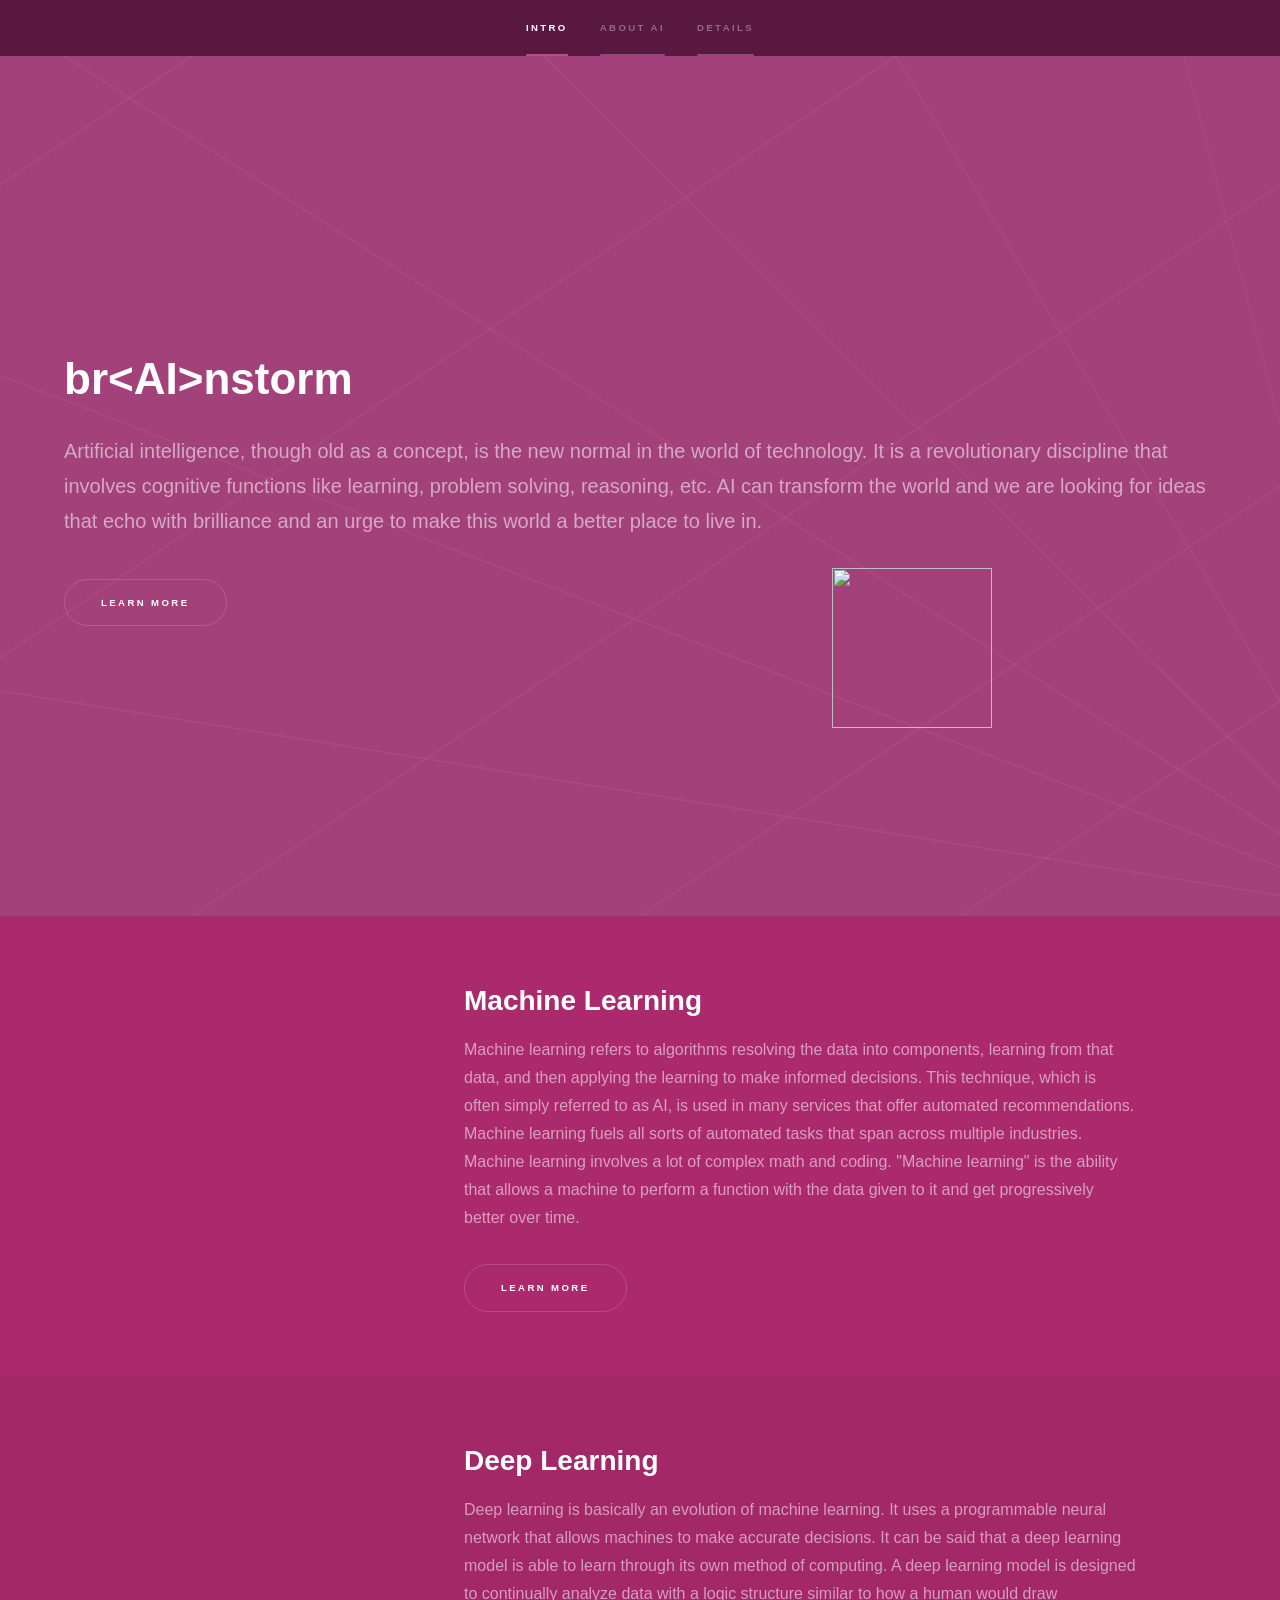
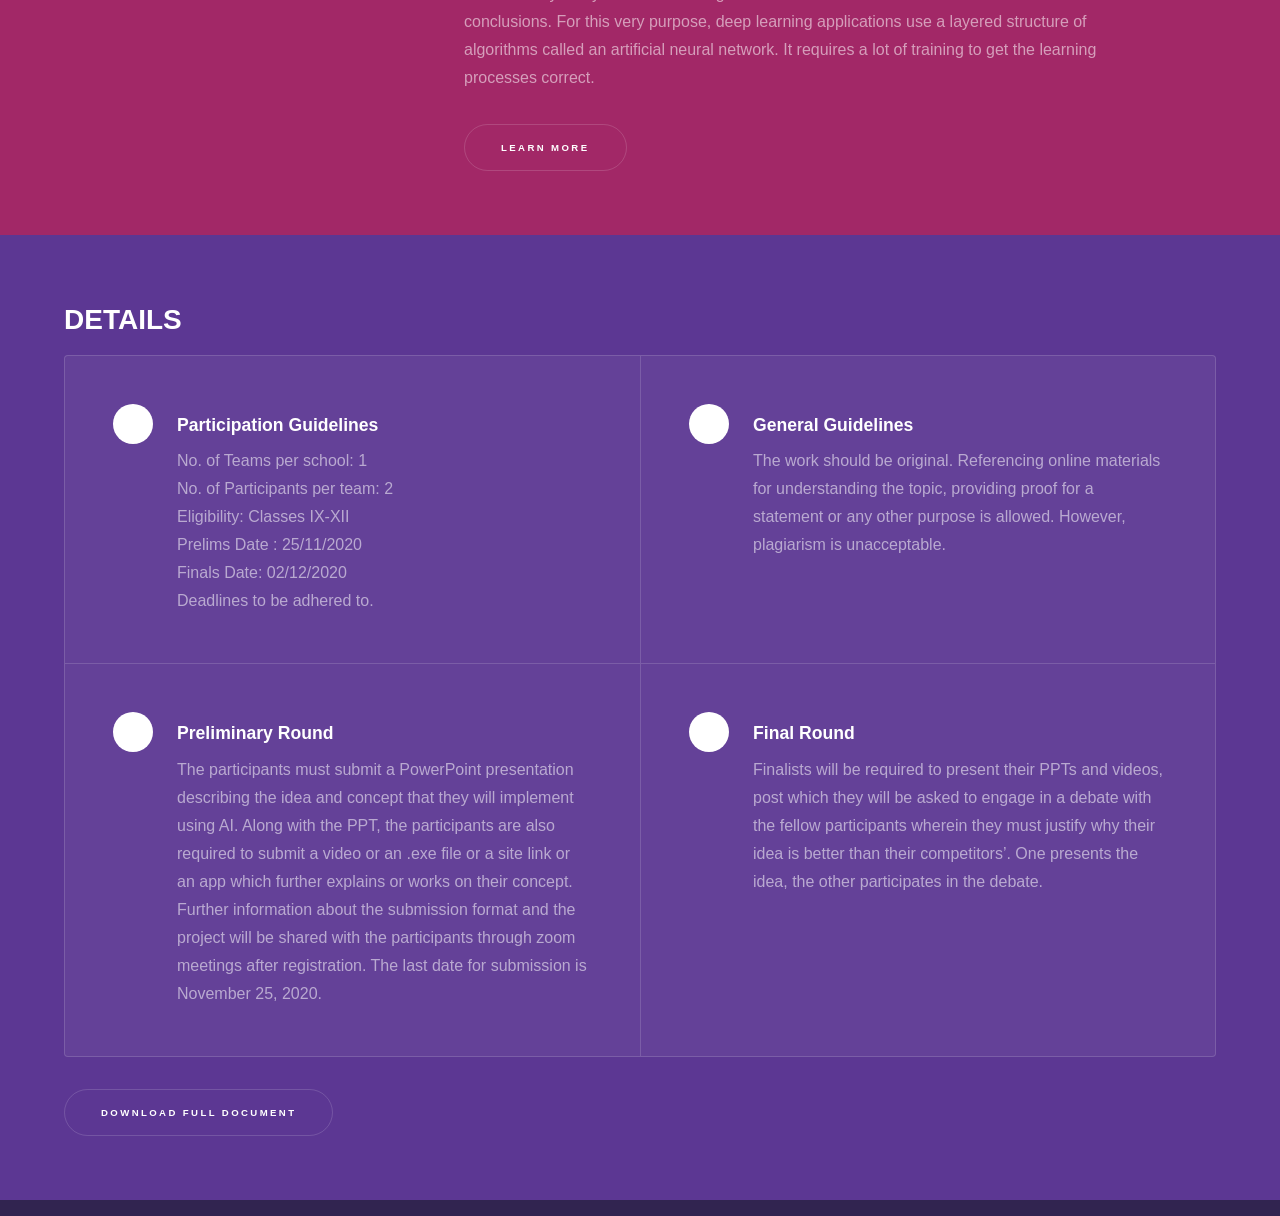
==== ai/index.html @ ec58da59 "Update index.html" ====
<!DOCTYPE HTML>
<!--
	Hyperspace by HTML5 UP
	html5up.net | @ajlkn
	Free for personal and commercial use under the CCA 3.0 license (html5up.net/license)
-->
<html>
	<head>
		<title>AI - Eniac</title>
		<meta charset="utf-8" />
		<meta name="viewport" content="width=device-width, initial-scale=1, user-scalable=no" />
		<link rel="stylesheet" href="assets/css/main.css" />
		<noscript><link rel="stylesheet" href="assets/css/noscript.css" /></noscript>
	</head>
	<body class="is-preload">

		<!-- Sidebar -->
			<section id="sidebar">
				<div class="inner">
					<nav>
						<ul>
							<li><a href="#intro">Intro</a></li>
							<li><a href="#one">About AI</a></li>
							<li><a href="#two">Details</a></li>
						</ul>
					</nav>
				</div>
			</section>

		<!-- Wrapper -->
			<div id="wrapper">

				<!-- Intro -->
				<a href="../2020.html"><img class="eniac-logo" src="https://cdn.discordapp.com/attachments/763767615042224149/766710054661259294/New_Project_8.png"></a>

					<section id="intro" class="wrapper style1 fullscreen fade-up">
						<div class="inner">
							<h1>br&ltAI&gtnstorm</h1>
							<p>Artificial intelligence, though old as a concept, is the new normal in the world of
								technology. It is a revolutionary discipline that involves cognitive functions like
								learning, problem solving, reasoning, etc. AI can transform the world and we are
								looking for ideas that echo with brilliance and an urge to make this world a better
								place to live in.</p>
							<ul class="actions">
								<li><a href="#one" class="button scrolly">Learn more</a></li>
							</ul>
						</div>
					</section>

				<!-- One -->
					<section id="one" class="wrapper style2 spotlights">
						<section>
							<a class="image"><img src="https://media.discordapp.net/attachments/764341524384448512/767102614872522752/unknown.png?width=551&height=519" alt="" data-position="center center" /></a>
							<div class="content">
								<div class="inner">
									<h2>Machine Learning</h2>
									<p>Machine learning refers to algorithms resolving the data into components, learning from that data, and then applying the learning to make informed decisions. This technique, which is often simply referred to as AI, is used in many services that offer automated recommendations. Machine learning fuels all sorts of automated tasks that span across multiple industries. Machine learning involves a lot of complex math and coding. "Machine learning" is the ability that allows a machine to perform a function with the data given to it and get progressively better over time.</p>
									<ul class="actions">
										<li><a href="https://en.wikipedia.org/wiki/Machine_learning" class="button">Learn more</a></li>
									</ul>
								</div>
							</div>
						</section>
						<section>
							<a class="image"><img src="https://media.discordapp.net/attachments/764341524384448512/767100789075476520/unknown.png?width=351&height=519" alt="" data-position="top center" /></a>
							<div class="content">
								<div class="inner">
									<h2>Deep Learning</h2>
									<p>Deep learning is basically an evolution of machine learning. It uses a programmable neural network that allows machines to make accurate decisions. It can be said that a deep learning model is able to learn through its own method of computing. A deep learning model is designed to continually analyze data with a logic structure similar to how a human would draw conclusions. For this very purpose, deep learning applications use a layered structure of algorithms called an artificial neural network. It requires a lot of training to get the learning processes correct.</p>
									<ul class="actions">
										<li><a href="https://en.wikipedia.org/wiki/Deep_learning" class="button">Learn more</a></li>
									</ul>
								</div>
							</div>
						</section>
						<!-- <section>
							<a href="#" class="image"><img src="images/pic03.jpg" alt="" data-position="25% 25%" /></a>
							<div class="content">
								<div class="inner">
									<h2>Ultricies aliquam</h2>
									<p>Phasellus convallis elit id ullamcorper pulvinar. Duis aliquam turpis mauris, eu ultricies erat malesuada quis. Aliquam dapibus.</p>
									<ul class="actions">
										<li><a href="generic.html" class="button">Learn more</a></li>
									</ul>
								</div>
							</div>
						</section> -->
					</section>

				<!-- Two -->
					<section id="two" class="wrapper style3 fade-up">
						<div class="inner">
							<h2>DETAILS</h2>
							<!-- <p>Phasellus convallis elit id ullamcorper pulvinar. Duis aliquam turpis mauris, eu ultricies erat malesuada quis. Aliquam dapibus, lacus eget hendrerit bibendum, urna est aliquam sem, sit amet imperdiet est velit quis lorem.</p> -->
							<div class="features">
								<section>
									<span class="icon solid major fa-code"></span>
									<h3>Participation Guidelines</h3>
									<p>No. of Teams per school: 1 <br>
										No. of Participants per team: 2 <br>
										Eligibility: Classes IX-XII <br>
										Prelims Date :  25/11/2020 <br>
										Finals Date: 02/12/2020 <br>
										Deadlines to be adhered to.
									</p>
								</section>
								<section>
									<span class="icon solid major fa-lock"></span>
									<h3>General Guidelines</h3>
									<p>The work should be original.
										Referencing online materials for understanding the topic, providing proof for a
										statement or any other purpose is allowed. However, plagiarism is
										unacceptable.</p>
								</section>
								<section>
									<span class="icon solid major fa-cog"></span>
									<h3>Preliminary Round</h3>
									<p>The participants must submit a PowerPoint presentation describing the idea and concept that they will implement using AI. Along with the PPT, the participants are also required to submit a video or an .exe file or a site link or an app which further explains or works on their concept. Further information about the submission format and the project will be shared with the participants through zoom meetings after registration. The last date for submission is November 25, 2020.</p>
								</section>
								<section>
									<span class="icon solid major fa-desktop"></span>
									<h3>Final Round</h3>
									<p>Finalists will be required to present
										their PPTs and videos, post which they will be asked to
										engage in a debate with the fellow participants wherein they must justify why
										their idea is better than their competitors’.
										One presents the idea, the other participates in the debate.</p>
								</section>
								<!-- <section>
									<span class="icon solid major fa-link"></span>
									<h3>Urna quis bibendum</h3>
									<p>Phasellus convallis elit id ullam corper amet et pulvinar. Duis aliquam turpis mauris, sed ultricies erat dapibus.</p>
								</section>
								<section>
									<span class="icon major fa-gem"></span>
									<h3>Aliquam urna dapibus</h3>
									<p>Phasellus convallis elit id ullam corper amet et pulvinar. Duis aliquam turpis mauris, sed ultricies erat dapibus.</p>
								</section> -->
							</div>
							<ul class="actions">
								<li><a href="https://cdn.discordapp.com/attachments/764341524384448512/768140552721137685/brAInstorming.pdf" class="button">Download Full Document</a></li>
							</ul>
						</div>
					</section>

				<!-- Three -->
					<!-- <section id="three" class="wrapper style1 fade-up">
						<div class="inner">
							<h2>Get in touch</h2>
							<p>Phasellus convallis elit id ullamcorper pulvinar. Duis aliquam turpis mauris, eu ultricies erat malesuada quis. Aliquam dapibus, lacus eget hendrerit bibendum, urna est aliquam sem, sit amet imperdiet est velit quis lorem.</p>
							<div class="split style1">
								<section>
									<form method="post" action="#">
										<div class="fields">
											<div class="field half">
												<label for="name">Name</label>
												<input type="text" name="name" id="name" />
											</div>
											<div class="field half">
												<label for="email">Email</label>
												<input type="text" name="email" id="email" />
											</div>
											<div class="field">
												<label for="message">Message</label>
												<textarea name="message" id="message" rows="5"></textarea>
											</div>
										</div>
										<ul class="actions">
											<li><a href="https://cdn.discordapp.com/attachments/719524293796560938/766730748458827856/EVENT_GUIDELINES-_AI.docx" class="button submit">Send Message</a></li>
										</ul>
									</form>
								</section>
								<section>
									<ul class="contact">
										<li>
											<h3>Address</h3>
											<span>12345 Somewhere Road #654<br />
											Nashville, TN 00000-0000<br />
											USA</span>
										</li>
										<li>
											<h3>Email</h3>
											<a href="#">user@untitled.tld</a>
										</li>
										<li>
											<h3>Phone</h3>
											<span>(000) 000-0000</span>
										</li>
										<li>
											<h3>Social</h3>
											<ul class="icons">
												<li><a href="#" class="icon brands fa-twitter"><span class="label">Twitter</span></a></li>
												<li><a href="#" class="icon brands fa-facebook-f"><span class="label">Facebook</span></a></li>
												<li><a href="#" class="icon brands fa-github"><span class="label">GitHub</span></a></li>
												<li><a href="#" class="icon brands fa-instagram"><span class="label">Instagram</span></a></li>
												<li><a href="#" class="icon brands fa-linkedin-in"><span class="label">LinkedIn</span></a></li>
											</ul>
										</li>
									</ul>
								</section>
							</div>
						</div>
					</section> -->

			</div>

		<!-- Footer -->
			<!-- <footer id="footer" class="wrapper style1-alt">
				<div class="inner">
					<ul class="menu">
						<li>&copy; Untitled. All rights reserved.</li><li>Design: <a href="http://html5up.net">HTML5 UP</a></li>
					</ul>
				</div>
			</footer> -->

		<!-- Scripts -->
			<script src="assets/js/jquery.min.js"></script>
			<script src="assets/js/jquery.scrollex.min.js"></script>
			<script src="assets/js/jquery.scrolly.min.js"></script>
			<script src="assets/js/browser.min.js"></script>
			<script src="assets/js/breakpoints.min.js"></script>
			<script src="assets/js/util.js"></script>
			<script src="assets/js/main.js"></script>

	</body>
</html>
---- ai/assets/css/main.css ----
.eniac-logo {
	height: 10em;
	width: 10em;
	display: inline-block;
	/* position: sticky; */
	position: fixed;
	margin-left: 65%;
	margin-top: 40%;
	z-index: 3;
	transition: transform .2s;
	/* top: 0; */
}
.eniac-logo:hover {
	transform: scale(1.4);

}

.inner span {
	color: orangered !important;
}

@import url(fontawesome-all.min.css);

/*
	Hyperspace by HTML5 UP
	html5up.net | @ajlkn
	Free for personal and commercial use under the CCA 3.0 license (html5up.net/license)
*/

html, body, div, span, applet, object,
iframe, h1, h2, h3, h4, h5, h6, p, blockquote,
pre, a, abbr, acronym, address, big, cite,
code, del, dfn, em, img, ins, kbd, q, s, samp,
small, strike, strong, sub, sup, tt, var, b,
u, i, center, dl, dt, dd, ol, ul, li, fieldset,
form, label, legend, table, caption, tbody,
tfoot, thead, tr, th, td, article, aside,
canvas, details, embed, figure, figcaption,
footer, header, hgroup, menu, nav, output, ruby,
section, summary, time, mark, audio, video {
	margin: 0;
	padding: 0;
	border: 0;
	font-size: 100%;
	font: inherit;
	vertical-align: baseline;}

article, aside, details, figcaption, figure,
footer, header, hgroup, menu, nav, section {
	display: block;}

body {
	line-height: 1;
}

ol, ul {
	list-style: none;
}

blockquote, q {
	quotes: none;
}

	blockquote:before, blockquote:after, q:before, q:after {
		content: '';
		content: none;
	}

table {
	border-collapse: collapse;
	border-spacing: 0;
}

body {
	-webkit-text-size-adjust: none;
}

mark {
	background-color: transparent;
	color: inherit;
}

input::-moz-focus-inner {
	border: 0;
	padding: 0;
}

input, select, textarea {
	-moz-appearance: none;
	-webkit-appearance: none;
	-ms-appearance: none;
	appearance: none;
}

/* Basic */

	@-ms-viewport {
		width: device-width;
	}

	body {
		-ms-overflow-style: scrollbar;
	}

	@media screen and (max-width: 480px) {

		html, body {
			min-width: 320px;
		}

	}

	html {
		box-sizing: border-box;
	}

	*, *:before, *:after {
		box-sizing: inherit;
	}

	body {
		background: #312450;
	}

		body.is-preload *, body.is-preload *:before, body.is-preload *:after {
			-moz-animation: none !important;
			-webkit-animation: none !important;
			-ms-animation: none !important;
			animation: none !important;
			-moz-transition: none !important;
			-webkit-transition: none !important;
			-ms-transition: none !important;
			transition: none !important;
		}

/* Type */

	body, input, select, textarea {
		color: rgba(255, 255, 255, 0.55);
		font-family: Arial, Helvetica, sans-serif;
		font-size: 16.5pt;
		font-weight: normal;
		line-height: 1.75;
	}

		@media screen and (max-width: 1680px) {

			body, input, select, textarea {
				font-size: 13pt;
			}

		}

		@media screen and (max-width: 1280px) {

			body, input, select, textarea {
				font-size: 12pt;
			}

		}

		@media screen and (max-width: 360px) {

			body, input, select, textarea {
				font-size: 11pt;
			}

		}

	a {
		-moz-transition: color 0.2s ease, border-bottom-color 0.2s ease;
		-webkit-transition: color 0.2s ease, border-bottom-color 0.2s ease;
		-ms-transition: color 0.2s ease, border-bottom-color 0.2s ease;
		transition: color 0.2s ease, border-bottom-color 0.2s ease;
		border-bottom: dotted 1px rgba(255, 255, 255, 0.35);
		color: inherit;
		text-decoration: none;
	}

		a:hover {
			border-bottom-color: transparent;
			color: #ffffff;
		}

	strong, b {
		color: #ffffff;
		font-weight: bold;
	}

	em, i {
		font-style: italic;
	}

	p {
		margin: 0 0 2em 0;
	}

	h1, h2, h3, h4, h5, h6 {
		color: #ffffff;
		font-weight: bold;
		line-height: 1.5;
		margin: 0 0 0.5em 0;
	}

		h1 a, h2 a, h3 a, h4 a, h5 a, h6 a {
			color: inherit;
			text-decoration: none;
		}

	h1 {
		font-size: 2.75em;
	}

		h1.major {
			margin: 0 0 1.3em 0;
			position: relative;
			padding-bottom: 0.35em;
		}

			h1.major:after {
				background-image: -moz-linear-gradient(to right, #5e42a6, #b74e91);
				background-image: -webkit-linear-gradient(to right, #5e42a6, #b74e91);
				background-image: -ms-linear-gradient(to right, #5e42a6, #b74e91);
				background-image: linear-gradient(to right, #5e42a6, #b74e91);
				-moz-transition: max-width 0.2s ease;
				-webkit-transition: max-width 0.2s ease;
				-ms-transition: max-width 0.2s ease;
				transition: max-width 0.2s ease;
				border-radius: 0.2em;
				bottom: 0;
				content: '';
				height: 0.05em;
				position: absolute;
				right: 0;
				width: 100%;
			}

	h2 {
		font-size: 1.75em;
	}

	h3 {
		font-size: 1.1em;
	}

	h4 {
		font-size: 1em;
	}

	h5 {
		font-size: 0.8em;
	}

	h6 {
		font-size: 0.6em;
	}

	@media screen and (max-width: 736px) {

		h1 {
			font-size: 2em;
		}

		h2 {
			font-size: 1.25em;
		}

		h3 {
			font-size: 1em;
		}

		h4 {
			font-size: 0.8em;
		}

		h5 {
			font-size: 0.6em;
		}

		h6 {
			font-size: 0.6em;
		}

	}

	sub {
		font-size: 0.8em;
		position: relative;
		top: 0.5em;
	}

	sup {
		font-size: 0.8em;
		position: relative;
		top: -0.5em;
	}

	blockquote {
		border-left: solid 4px rgba(255, 255, 255, 0.15);
		font-style: italic;
		margin: 0 0 2em 0;
		padding: 0.5em 0 0.5em 2em;
	}

	code {
		background: rgba(255, 255, 255, 0.05);
		border-radius: 0.25em;
		border: solid 1px rgba(255, 255, 255, 0.15);
		font-family: "Courier New", monospace;
		font-size: 0.9em;
		margin: 0 0.25em;
		padding: 0.25em 0.65em;
	}

	pre {
		-webkit-overflow-scrolling: touch;
		font-family: "Courier New", monospace;
		font-size: 0.9em;
		margin: 0 0 2em 0;
	}

		pre code {
			display: block;
			line-height: 1.75em;
			padding: 1em 1.5em;
			overflow-x: auto;
		}

	hr {
		border: 0;
		border-bottom: solid 1px rgba(255, 255, 255, 0.15);
		margin: 2em 0;
	}

		hr.major {
			margin: 3em 0;
		}

	.align-left {
		text-align: left;
	}

	.align-center {
		text-align: center;
	}

	.align-right {
		text-align: right;
	}

/* Row */

	.row {
		display: flex;
		flex-wrap: wrap;
		box-sizing: border-box;
		align-items: stretch;
	}

		.row > * {
			box-sizing: border-box;
		}

		.row.gtr-uniform > * > :last-child {
			margin-bottom: 0;
		}

		.row.aln-left {
			justify-content: flex-start;
		}

		.row.aln-center {
			justify-content: center;
		}

		.row.aln-right {
			justify-content: flex-end;
		}

		.row.aln-top {
			align-items: flex-start;
		}

		.row.aln-middle {
			align-items: center;
		}

		.row.aln-bottom {
			align-items: flex-end;
		}

		.row > .imp {
			order: -1;
		}

		.row > .col-1 {
			width: 8.33333%;
		}

		.row > .off-1 {
			margin-left: 8.33333%;
		}

		.row > .col-2 {
			width: 16.66667%;
		}

		.row > .off-2 {
			margin-left: 16.66667%;
		}

		.row > .col-3 {
			width: 25%;
		}

		.row > .off-3 {
			margin-left: 25%;
		}

		.row > .col-4 {
			width: 33.33333%;
		}

		.row > .off-4 {
			margin-left: 33.33333%;
		}

		.row > .col-5 {
			width: 41.66667%;
		}

		.row > .off-5 {
			margin-left: 41.66667%;
		}

		.row > .col-6 {
			width: 50%;
		}

		.row > .off-6 {
			margin-left: 50%;
		}

		.row > .col-7 {
			width: 58.33333%;
		}

		.row > .off-7 {
			margin-left: 58.33333%;
		}

		.row > .col-8 {
			width: 66.66667%;
		}

		.row > .off-8 {
			margin-left: 66.66667%;
		}

		.row > .col-9 {
			width: 75%;
		}

		.row > .off-9 {
			margin-left: 75%;
		}

		.row > .col-10 {
			width: 83.33333%;
		}

		.row > .off-10 {
			margin-left: 83.33333%;
		}

		.row > .col-11 {
			width: 91.66667%;
		}

		.row > .off-11 {
			margin-left: 91.66667%;
		}

		.row > .col-12 {
			width: 100%;
		}

		.row > .off-12 {
			margin-left: 100%;
		}

		.row.gtr-0 {
			margin-top: 0;
			margin-left: 0em;
		}

			.row.gtr-0 > * {
				padding: 0 0 0 0em;
			}

			.row.gtr-0.gtr-uniform {
				margin-top: 0em;
			}

				.row.gtr-0.gtr-uniform > * {
					padding-top: 0em;
				}

		.row.gtr-25 {
			margin-top: 0;
			margin-left: -0.375em;
		}

			.row.gtr-25 > * {
				padding: 0 0 0 0.375em;
			}

			.row.gtr-25.gtr-uniform {
				margin-top: -0.375em;
			}

				.row.gtr-25.gtr-uniform > * {
					padding-top: 0.375em;
				}

		.row.gtr-50 {
			margin-top: 0;
			margin-left: -0.75em;
		}

			.row.gtr-50 > * {
				padding: 0 0 0 0.75em;
			}

			.row.gtr-50.gtr-uniform {
				margin-top: -0.75em;
			}

				.row.gtr-50.gtr-uniform > * {
					padding-top: 0.75em;
				}

		.row {
			margin-top: 0;
			margin-left: -1.5em;
		}

			.row > * {
				padding: 0 0 0 1.5em;
			}

			.row.gtr-uniform {
				margin-top: -1.5em;
			}

				.row.gtr-uniform > * {
					padding-top: 1.5em;
				}

		.row.gtr-150 {
			margin-top: 0;
			margin-left: -2.25em;
		}

			.row.gtr-150 > * {
				padding: 0 0 0 2.25em;
			}

			.row.gtr-150.gtr-uniform {
				margin-top: -2.25em;
			}

				.row.gtr-150.gtr-uniform > * {
					padding-top: 2.25em;
				}

		.row.gtr-200 {
			margin-top: 0;
			margin-left: -3em;
		}

			.row.gtr-200 > * {
				padding: 0 0 0 3em;
			}

			.row.gtr-200.gtr-uniform {
				margin-top: -3em;
			}

				.row.gtr-200.gtr-uniform > * {
					padding-top: 3em;
				}

		@media screen and (max-width: 1680px) {

			.row {
				display: flex;
				flex-wrap: wrap;
				box-sizing: border-box;
				align-items: stretch;
			}

				.row > * {
					box-sizing: border-box;
				}

				.row.gtr-uniform > * > :last-child {
					margin-bottom: 0;
				}

				.row.aln-left {
					justify-content: flex-start;
				}

				.row.aln-center {
					justify-content: center;
				}

				.row.aln-right {
					justify-content: flex-end;
				}

				.row.aln-top {
					align-items: flex-start;
				}

				.row.aln-middle {
					align-items: center;
				}

				.row.aln-bottom {
					align-items: flex-end;
				}

				.row > .imp-xlarge {
					order: -1;
				}

				.row > .col-1-xlarge {
					width: 8.33333%;
				}

				.row > .off-1-xlarge {
					margin-left: 8.33333%;
				}

				.row > .col-2-xlarge {
					width: 16.66667%;
				}

				.row > .off-2-xlarge {
					margin-left: 16.66667%;
				}

				.row > .col-3-xlarge {
					width: 25%;
				}

				.row > .off-3-xlarge {
					margin-left: 25%;
				}

				.row > .col-4-xlarge {
					width: 33.33333%;
				}

				.row > .off-4-xlarge {
					margin-left: 33.33333%;
				}

				.row > .col-5-xlarge {
					width: 41.66667%;
				}

				.row > .off-5-xlarge {
					margin-left: 41.66667%;
				}

				.row > .col-6-xlarge {
					width: 50%;
				}

				.row > .off-6-xlarge {
					margin-left: 50%;
				}

				.row > .col-7-xlarge {
					width: 58.33333%;
				}

				.row > .off-7-xlarge {
					margin-left: 58.33333%;
				}

				.row > .col-8-xlarge {
					width: 66.66667%;
				}

				.row > .off-8-xlarge {
					margin-left: 66.66667%;
				}

				.row > .col-9-xlarge {
					width: 75%;
				}

				.row > .off-9-xlarge {
					margin-left: 75%;
				}

				.row > .col-10-xlarge {
					width: 83.33333%;
				}

				.row > .off-10-xlarge {
					margin-left: 83.33333%;
				}

				.row > .col-11-xlarge {
					width: 91.66667%;
				}

				.row > .off-11-xlarge {
					margin-left: 91.66667%;
				}

				.row > .col-12-xlarge {
					width: 100%;
				}

				.row > .off-12-xlarge {
					margin-left: 100%;
				}

				.row.gtr-0 {
					margin-top: 0;
					margin-left: 0em;
				}

					.row.gtr-0 > * {
						padding: 0 0 0 0em;
					}

					.row.gtr-0.gtr-uniform {
						margin-top: 0em;
					}

						.row.gtr-0.gtr-uniform > * {
							padding-top: 0em;
						}

				.row.gtr-25 {
					margin-top: 0;
					margin-left: -0.375em;
				}

					.row.gtr-25 > * {
						padding: 0 0 0 0.375em;
					}

					.row.gtr-25.gtr-uniform {
						margin-top: -0.375em;
					}

						.row.gtr-25.gtr-uniform > * {
							padding-top: 0.375em;
						}

				.row.gtr-50 {
					margin-top: 0;
					margin-left: -0.75em;
				}

					.row.gtr-50 > * {
						padding: 0 0 0 0.75em;
					}

					.row.gtr-50.gtr-uniform {
						margin-top: -0.75em;
					}

						.row.gtr-50.gtr-uniform > * {
							padding-top: 0.75em;
						}

				.row {
					margin-top: 0;
					margin-left: -1.5em;
				}

					.row > * {
						padding: 0 0 0 1.5em;
					}

					.row.gtr-uniform {
						margin-top: -1.5em;
					}

						.row.gtr-uniform > * {
							padding-top: 1.5em;
						}

				.row.gtr-150 {
					margin-top: 0;
					margin-left: -2.25em;
				}

					.row.gtr-150 > * {
						padding: 0 0 0 2.25em;
					}

					.row.gtr-150.gtr-uniform {
						margin-top: -2.25em;
					}

						.row.gtr-150.gtr-uniform > * {
							padding-top: 2.25em;
						}

				.row.gtr-200 {
					margin-top: 0;
					margin-left: -3em;
				}

					.row.gtr-200 > * {
						padding: 0 0 0 3em;
					}

					.row.gtr-200.gtr-uniform {
						margin-top: -3em;
					}

						.row.gtr-200.gtr-uniform > * {
							padding-top: 3em;
						}

		}

		@media screen and (max-width: 1280px) {

			.row {
				display: flex;
				flex-wrap: wrap;
				box-sizing: border-box;
				align-items: stretch;
			}

				.row > * {
					box-sizing: border-box;
				}

				.row.gtr-uniform > * > :last-child {
					margin-bottom: 0;
				}

				.row.aln-left {
					justify-content: flex-start;
				}

				.row.aln-center {
					justify-content: center;
				}

				.row.aln-right {
					justify-content: flex-end;
				}

				.row.aln-top {
					align-items: flex-start;
				}

				.row.aln-middle {
					align-items: center;
				}

				.row.aln-bottom {
					align-items: flex-end;
				}

				.row > .imp-large {
					order: -1;
				}

				.row > .col-1-large {
					width: 8.33333%;
				}

				.row > .off-1-large {
					margin-left: 8.33333%;
				}

				.row > .col-2-large {
					width: 16.66667%;
				}

				.row > .off-2-large {
					margin-left: 16.66667%;
				}

				.row > .col-3-large {
					width: 25%;
				}

				.row > .off-3-large {
					margin-left: 25%;
				}

				.row > .col-4-large {
					width: 33.33333%;
				}

				.row > .off-4-large {
					margin-left: 33.33333%;
				}

				.row > .col-5-large {
					width: 41.66667%;
				}

				.row > .off-5-large {
					margin-left: 41.66667%;
				}

				.row > .col-6-large {
					width: 50%;
				}

				.row > .off-6-large {
					margin-left: 50%;
				}

				.row > .col-7-large {
					width: 58.33333%;
				}

				.row > .off-7-large {
					margin-left: 58.33333%;
				}

				.row > .col-8-large {
					width: 66.66667%;
				}

				.row > .off-8-large {
					margin-left: 66.66667%;
				}

				.row > .col-9-large {
					width: 75%;
				}

				.row > .off-9-large {
					margin-left: 75%;
				}

				.row > .col-10-large {
					width: 83.33333%;
				}

				.row > .off-10-large {
					margin-left: 83.33333%;
				}

				.row > .col-11-large {
					width: 91.66667%;
				}

				.row > .off-11-large {
					margin-left: 91.66667%;
				}

				.row > .col-12-large {
					width: 100%;
				}

				.row > .off-12-large {
					margin-left: 100%;
				}

				.row.gtr-0 {
					margin-top: 0;
					margin-left: 0em;
				}

					.row.gtr-0 > * {
						padding: 0 0 0 0em;
					}

					.row.gtr-0.gtr-uniform {
						margin-top: 0em;
					}

						.row.gtr-0.gtr-uniform > * {
							padding-top: 0em;
						}

				.row.gtr-25 {
					margin-top: 0;
					margin-left: -0.375em;
				}

					.row.gtr-25 > * {
						padding: 0 0 0 0.375em;
					}

					.row.gtr-25.gtr-uniform {
						margin-top: -0.375em;
					}

						.row.gtr-25.gtr-uniform > * {
							padding-top: 0.375em;
						}

				.row.gtr-50 {
					margin-top: 0;
					margin-left: -0.75em;
				}

					.row.gtr-50 > * {
						padding: 0 0 0 0.75em;
					}

					.row.gtr-50.gtr-uniform {
						margin-top: -0.75em;
					}

						.row.gtr-50.gtr-uniform > * {
							padding-top: 0.75em;
						}

				.row {
					margin-top: 0;
					margin-left: -1.5em;
				}

					.row > * {
						padding: 0 0 0 1.5em;
					}

					.row.gtr-uniform {
						margin-top: -1.5em;
					}

						.row.gtr-uniform > * {
							padding-top: 1.5em;
						}

				.row.gtr-150 {
					margin-top: 0;
					margin-left: -2.25em;
				}

					.row.gtr-150 > * {
						padding: 0 0 0 2.25em;
					}

					.row.gtr-150.gtr-uniform {
						margin-top: -2.25em;
					}

						.row.gtr-150.gtr-uniform > * {
							padding-top: 2.25em;
						}

				.row.gtr-200 {
					margin-top: 0;
					margin-left: -3em;
				}

					.row.gtr-200 > * {
						padding: 0 0 0 3em;
					}

					.row.gtr-200.gtr-uniform {
						margin-top: -3em;
					}

						.row.gtr-200.gtr-uniform > * {
							padding-top: 3em;
						}

		}

		@media screen and (max-width: 980px) {

			.row {
				display: flex;
				flex-wrap: wrap;
				box-sizing: border-box;
				align-items: stretch;
			}

				.row > * {
					box-sizing: border-box;
				}

				.row.gtr-uniform > * > :last-child {
					margin-bottom: 0;
				}

				.row.aln-left {
					justify-content: flex-start;
				}

				.row.aln-center {
					justify-content: center;
				}

				.row.aln-right {
					justify-content: flex-end;
				}

				.row.aln-top {
					align-items: flex-start;
				}

				.row.aln-middle {
					align-items: center;
				}

				.row.aln-bottom {
					align-items: flex-end;
				}

				.row > .imp-medium {
					order: -1;
				}

				.row > .col-1-medium {
					width: 8.33333%;
				}

				.row > .off-1-medium {
					margin-left: 8.33333%;
				}

				.row > .col-2-medium {
					width: 16.66667%;
				}

				.row > .off-2-medium {
					margin-left: 16.66667%;
				}

				.row > .col-3-medium {
					width: 25%;
				}

				.row > .off-3-medium {
					margin-left: 25%;
				}

				.row > .col-4-medium {
					width: 33.33333%;
				}

				.row > .off-4-medium {
					margin-left: 33.33333%;
				}

				.row > .col-5-medium {
					width: 41.66667%;
				}

				.row > .off-5-medium {
					margin-left: 41.66667%;
				}

				.row > .col-6-medium {
					width: 50%;
				}

				.row > .off-6-medium {
					margin-left: 50%;
				}

				.row > .col-7-medium {
					width: 58.33333%;
				}

				.row > .off-7-medium {
					margin-left: 58.33333%;
				}

				.row > .col-8-medium {
					width: 66.66667%;
				}

				.row > .off-8-medium {
					margin-left: 66.66667%;
				}

				.row > .col-9-medium {
					width: 75%;
				}

				.row > .off-9-medium {
					margin-left: 75%;
				}

				.row > .col-10-medium {
					width: 83.33333%;
				}

				.row > .off-10-medium {
					margin-left: 83.33333%;
				}

				.row > .col-11-medium {
					width: 91.66667%;
				}

				.row > .off-11-medium {
					margin-left: 91.66667%;
				}

				.row > .col-12-medium {
					width: 100%;
				}

				.row > .off-12-medium {
					margin-left: 100%;
				}

				.row.gtr-0 {
					margin-top: 0;
					margin-left: 0em;
				}

					.row.gtr-0 > * {
						padding: 0 0 0 0em;
					}

					.row.gtr-0.gtr-uniform {
						margin-top: 0em;
					}

						.row.gtr-0.gtr-uniform > * {
							padding-top: 0em;
						}

				.row.gtr-25 {
					margin-top: 0;
					margin-left: -0.375em;
				}

					.row.gtr-25 > * {
						padding: 0 0 0 0.375em;
					}

					.row.gtr-25.gtr-uniform {
						margin-top: -0.375em;
					}

						.row.gtr-25.gtr-uniform > * {
							padding-top: 0.375em;
						}

				.row.gtr-50 {
					margin-top: 0;
					margin-left: -0.75em;
				}

					.row.gtr-50 > * {
						padding: 0 0 0 0.75em;
					}

					.row.gtr-50.gtr-uniform {
						margin-top: -0.75em;
					}

						.row.gtr-50.gtr-uniform > * {
							padding-top: 0.75em;
						}

				.row {
					margin-top: 0;
					margin-left: -1.5em;
				}

					.row > * {
						padding: 0 0 0 1.5em;
					}

					.row.gtr-uniform {
						margin-top: -1.5em;
					}

						.row.gtr-uniform > * {
							padding-top: 1.5em;
						}

				.row.gtr-150 {
					margin-top: 0;
					margin-left: -2.25em;
				}

					.row.gtr-150 > * {
						padding: 0 0 0 2.25em;
					}

					.row.gtr-150.gtr-uniform {
						margin-top: -2.25em;
					}

						.row.gtr-150.gtr-uniform > * {
							padding-top: 2.25em;
						}

				.row.gtr-200 {
					margin-top: 0;
					margin-left: -3em;
				}

					.row.gtr-200 > * {
						padding: 0 0 0 3em;
					}

					.row.gtr-200.gtr-uniform {
						margin-top: -3em;
					}

						.row.gtr-200.gtr-uniform > * {
							padding-top: 3em;
						}

		}

		@media screen and (max-width: 736px) {

			.row {
				display: flex;
				flex-wrap: wrap;
				box-sizing: border-box;
				align-items: stretch;
			}

				.row > * {
					box-sizing: border-box;
				}

				.row.gtr-uniform > * > :last-child {
					margin-bottom: 0;
				}

				.row.aln-left {
					justify-content: flex-start;
				}

				.row.aln-center {
					justify-content: center;
				}

				.row.aln-right {
					justify-content: flex-end;
				}

				.row.aln-top {
					align-items: flex-start;
				}

				.row.aln-middle {
					align-items: center;
				}

				.row.aln-bottom {
					align-items: flex-end;
				}

				.row > .imp-small {
					order: -1;
				}

				.row > .col-1-small {
					width: 8.33333%;
				}

				.row > .off-1-small {
					margin-left: 8.33333%;
				}

				.row > .col-2-small {
					width: 16.66667%;
				}

				.row > .off-2-small {
					margin-left: 16.66667%;
				}

				.row > .col-3-small {
					width: 25%;
				}

				.row > .off-3-small {
					margin-left: 25%;
				}

				.row > .col-4-small {
					width: 33.33333%;
				}

				.row > .off-4-small {
					margin-left: 33.33333%;
				}

				.row > .col-5-small {
					width: 41.66667%;
				}

				.row > .off-5-small {
					margin-left: 41.66667%;
				}

				.row > .col-6-small {
					width: 50%;
				}

				.row > .off-6-small {
					margin-left: 50%;
				}

				.row > .col-7-small {
					width: 58.33333%;
				}

				.row > .off-7-small {
					margin-left: 58.33333%;
				}

				.row > .col-8-small {
					width: 66.66667%;
				}

				.row > .off-8-small {
					margin-left: 66.66667%;
				}

				.row > .col-9-small {
					width: 75%;
				}

				.row > .off-9-small {
					margin-left: 75%;
				}

				.row > .col-10-small {
					width: 83.33333%;
				}

				.row > .off-10-small {
					margin-left: 83.33333%;
				}

				.row > .col-11-small {
					width: 91.66667%;
				}

				.row > .off-11-small {
					margin-left: 91.66667%;
				}

				.row > .col-12-small {
					width: 100%;
				}

				.row > .off-12-small {
					margin-left: 100%;
				}

				.row.gtr-0 {
					margin-top: 0;
					margin-left: 0em;
				}

					.row.gtr-0 > * {
						padding: 0 0 0 0em;
					}

					.row.gtr-0.gtr-uniform {
						margin-top: 0em;
					}

						.row.gtr-0.gtr-uniform > * {
							padding-top: 0em;
						}

				.row.gtr-25 {
					margin-top: 0;
					margin-left: -0.375em;
				}

					.row.gtr-25 > * {
						padding: 0 0 0 0.375em;
					}

					.row.gtr-25.gtr-uniform {
						margin-top: -0.375em;
					}

						.row.gtr-25.gtr-uniform > * {
							padding-top: 0.375em;
						}

				.row.gtr-50 {
					margin-top: 0;
					margin-left: -0.75em;
				}

					.row.gtr-50 > * {
						padding: 0 0 0 0.75em;
					}

					.row.gtr-50.gtr-uniform {
						margin-top: -0.75em;
					}

						.row.gtr-50.gtr-uniform > * {
							padding-top: 0.75em;
						}

				.row {
					margin-top: 0;
					margin-left: -1.5em;
				}

					.row > * {
						padding: 0 0 0 1.5em;
					}

					.row.gtr-uniform {
						margin-top: -1.5em;
					}

						.row.gtr-uniform > * {
							padding-top: 1.5em;
						}

				.row.gtr-150 {
					margin-top: 0;
					margin-left: -2.25em;
				}

					.row.gtr-150 > * {
						padding: 0 0 0 2.25em;
					}

					.row.gtr-150.gtr-uniform {
						margin-top: -2.25em;
					}

						.row.gtr-150.gtr-uniform > * {
							padding-top: 2.25em;
						}

				.row.gtr-200 {
					margin-top: 0;
					margin-left: -3em;
				}

					.row.gtr-200 > * {
						padding: 0 0 0 3em;
					}

					.row.gtr-200.gtr-uniform {
						margin-top: -3em;
					}

						.row.gtr-200.gtr-uniform > * {
							padding-top: 3em;
						}

		}

		@media screen and (max-width: 480px) {

			.row {
				display: flex;
				flex-wrap: wrap;
				box-sizing: border-box;
				align-items: stretch;
			}

				.row > * {
					box-sizing: border-box;
				}

				.row.gtr-uniform > * > :last-child {
					margin-bottom: 0;
				}

				.row.aln-left {
					justify-content: flex-start;
				}

				.row.aln-center {
					justify-content: center;
				}

				.row.aln-right {
					justify-content: flex-end;
				}

				.row.aln-top {
					align-items: flex-start;
				}

				.row.aln-middle {
					align-items: center;
				}

				.row.aln-bottom {
					align-items: flex-end;
				}

				.row > .imp-xsmall {
					order: -1;
				}

				.row > .col-1-xsmall {
					width: 8.33333%;
				}

				.row > .off-1-xsmall {
					margin-left: 8.33333%;
				}

				.row > .col-2-xsmall {
					width: 16.66667%;
				}

				.row > .off-2-xsmall {
					margin-left: 16.66667%;
				}

				.row > .col-3-xsmall {
					width: 25%;
				}

				.row > .off-3-xsmall {
					margin-left: 25%;
				}

				.row > .col-4-xsmall {
					width: 33.33333%;
				}

				.row > .off-4-xsmall {
					margin-left: 33.33333%;
				}

				.row > .col-5-xsmall {
					width: 41.66667%;
				}

				.row > .off-5-xsmall {
					margin-left: 41.66667%;
				}

				.row > .col-6-xsmall {
					width: 50%;
				}

				.row > .off-6-xsmall {
					margin-left: 50%;
				}

				.row > .col-7-xsmall {
					width: 58.33333%;
				}

				.row > .off-7-xsmall {
					margin-left: 58.33333%;
				}

				.row > .col-8-xsmall {
					width: 66.66667%;
				}

				.row > .off-8-xsmall {
					margin-left: 66.66667%;
				}

				.row > .col-9-xsmall {
					width: 75%;
				}

				.row > .off-9-xsmall {
					margin-left: 75%;
				}

				.row > .col-10-xsmall {
					width: 83.33333%;
				}

				.row > .off-10-xsmall {
					margin-left: 83.33333%;
				}

				.row > .col-11-xsmall {
					width: 91.66667%;
				}

				.row > .off-11-xsmall {
					margin-left: 91.66667%;
				}

				.row > .col-12-xsmall {
					width: 100%;
				}

				.row > .off-12-xsmall {
					margin-left: 100%;
				}

				.row.gtr-0 {
					margin-top: 0;
					margin-left: 0em;
				}

					.row.gtr-0 > * {
						padding: 0 0 0 0em;
					}

					.row.gtr-0.gtr-uniform {
						margin-top: 0em;
					}

						.row.gtr-0.gtr-uniform > * {
							padding-top: 0em;
						}

				.row.gtr-25 {
					margin-top: 0;
					margin-left: -0.375em;
				}

					.row.gtr-25 > * {
						padding: 0 0 0 0.375em;
					}

					.row.gtr-25.gtr-uniform {
						margin-top: -0.375em;
					}

						.row.gtr-25.gtr-uniform > * {
							padding-top: 0.375em;
						}

				.row.gtr-50 {
					margin-top: 0;
					margin-left: -0.75em;
				}

					.row.gtr-50 > * {
						padding: 0 0 0 0.75em;
					}

					.row.gtr-50.gtr-uniform {
						margin-top: -0.75em;
					}

						.row.gtr-50.gtr-uniform > * {
							padding-top: 0.75em;
						}

				.row {
					margin-top: 0;
					margin-left: -1.5em;
				}

					.row > * {
						padding: 0 0 0 1.5em;
					}

					.row.gtr-uniform {
						margin-top: -1.5em;
					}

						.row.gtr-uniform > * {
							padding-top: 1.5em;
						}

				.row.gtr-150 {
					margin-top: 0;
					margin-left: -2.25em;
				}

					.row.gtr-150 > * {
						padding: 0 0 0 2.25em;
					}

					.row.gtr-150.gtr-uniform {
						margin-top: -2.25em;
					}

						.row.gtr-150.gtr-uniform > * {
							padding-top: 2.25em;
						}

				.row.gtr-200 {
					margin-top: 0;
					margin-left: -3em;
				}

					.row.gtr-200 > * {
						padding: 0 0 0 3em;
					}

					.row.gtr-200.gtr-uniform {
						margin-top: -3em;
					}

						.row.gtr-200.gtr-uniform > * {
							padding-top: 3em;
						}

		}

/* Box */

	.box {
		border-radius: 0.25em;
		border: solid 1px rgba(255, 255, 255, 0.15);
		margin-bottom: 2em;
		padding: 1.5em;
	}

		.box > :last-child,
		.box > :last-child > :last-child,
		.box > :last-child > :last-child > :last-child {
			margin-bottom: 0;
		}

		.box.alt {
			border: 0;
			border-radius: 0;
			padding: 0;
		}

/* Button */

	input[type="submit"],
	input[type="reset"],
	input[type="button"],
	button,
	.button {
		-moz-appearance: none;
		-webkit-appearance: none;
		-ms-appearance: none;
		appearance: none;
		-moz-transition: border-color 0.2s ease;
		-webkit-transition: border-color 0.2s ease;
		-ms-transition: border-color 0.2s ease;
		transition: border-color 0.2s ease;
		background-color: transparent;
		border: solid 1px !important;
		border-color: rgba(255, 255, 255, 0.15) !important;
		border-radius: 3em;
		color: #ffffff !important;
		cursor: pointer;
		display: inline-block;
		font-size: 0.6em;
		font-weight: bold;
		height: calc(4.75em + 2px);
		letter-spacing: 0.25em;
		line-height: 4.75em;
		outline: 0;
		padding: 0 3.75em;
		position: relative;
		text-align: center;
		text-decoration: none;
		text-transform: uppercase;
		white-space: nowrap;
	}

		input[type="submit"]:after,
		input[type="reset"]:after,
		input[type="button"]:after,
		button:after,
		.button:after {
			-moz-transform: scale(0.25);
			-webkit-transform: scale(0.25);
			-ms-transform: scale(0.25);
			transform: scale(0.25);
			pointer-events: none;
			-moz-transition: opacity 0.2s ease, -moz-transform 0.2s ease;
			-webkit-transition: opacity 0.2s ease, -webkit-transform 0.2s ease;
			-ms-transition: opacity 0.2s ease, -ms-transform 0.2s ease;
			transition: opacity 0.2s ease, transform 0.2s ease;
			background: #ffffff;
			border-radius: 3em;
			content: '';
			height: 100%;
			left: 0;
			opacity: 0;
			position: absolute;
			top: 0;
			width: 100%;
		}

		input[type="submit"].icon:before,
		input[type="reset"].icon:before,
		input[type="button"].icon:before,
		button.icon:before,
		.button.icon:before {
			margin-right: 0.75em;
		}

		input[type="submit"].fit,
		input[type="reset"].fit,
		input[type="button"].fit,
		button.fit,
		.button.fit {
			width: 100%;
		}

		input[type="submit"].small,
		input[type="reset"].small,
		input[type="button"].small,
		button.small,
		.button.small {
			font-size: 0.4em;
		}

		input[type="submit"].large,
		input[type="reset"].large,
		input[type="button"].large,
		button.large,
		.button.large {
			font-size: 0.8em;
		}

		input[type="submit"].primary,
		input[type="reset"].primary,
		input[type="button"].primary,
		button.primary,
		.button.primary {
			background-color: #ffffff;
			color: #312450 !important;
		}

			input[type="submit"].primary:after,
			input[type="reset"].primary:after,
			input[type="button"].primary:after,
			button.primary:after,
			.button.primary:after {
				display: none;
			}

		input[type="submit"].disabled, input[type="submit"]:disabled,
		input[type="reset"].disabled,
		input[type="reset"]:disabled,
		input[type="button"].disabled,
		input[type="button"]:disabled,
		button.disabled,
		button:disabled,
		.button.disabled,
		.button:disabled {
			cursor: default;
			opacity: 0.5;
			pointer-events: none;
		}

		input[type="submit"]:hover,
		input[type="reset"]:hover,
		input[type="button"]:hover,
		button:hover,
		.button:hover {
			border-color: rgba(255, 255, 255, 0.55) !important;
		}

			input[type="submit"]:hover:after,
			input[type="reset"]:hover:after,
			input[type="button"]:hover:after,
			button:hover:after,
			.button:hover:after {
				opacity: 0.05;
				-moz-transform: scale(1);
				-webkit-transform: scale(1);
				-ms-transform: scale(1);
				transform: scale(1);
			}

			input[type="submit"]:hover:active,
			input[type="reset"]:hover:active,
			input[type="button"]:hover:active,
			button:hover:active,
			.button:hover:active {
				border-color: #ffffff !important;
			}

				input[type="submit"]:hover:active:after,
				input[type="reset"]:hover:active:after,
				input[type="button"]:hover:active:after,
				button:hover:active:after,
				.button:hover:active:after {
					opacity: 0.1;
				}

/* Features */

	.features {
		display: -moz-flex;
		display: -webkit-flex;
		display: -ms-flex;
		display: flex;
		-moz-flex-wrap: wrap;
		-webkit-flex-wrap: wrap;
		-ms-flex-wrap: wrap;
		flex-wrap: wrap;
		border-radius: 0.25em;
		border: solid 1px rgba(255, 255, 255, 0.15);
		background: rgba(255, 255, 255, 0.05);
		margin: 0 0 2em 0;
	}

		.features section {
			padding: 3.5em 3em 1em 7em ;
			width: 50%;
			border-top: solid 1px rgba(255, 255, 255, 0.15);
			position: relative;
		}

			.features section:nth-child(-n + 2) {
				border-top-width: 0;
			}

			.features section:nth-child(2n) {
				border-left: solid 1px rgba(255, 255, 255, 0.15);
			}

			.features section .icon {
				-moz-transition: opacity 0.5s ease, -moz-transform 0.5s ease;
				-webkit-transition: opacity 0.5s ease, -webkit-transform 0.5s ease;
				-ms-transition: opacity 0.5s ease, -ms-transform 0.5s ease;
				transition: opacity 0.5s ease, transform 0.5s ease;
				-moz-transition-delay: 1s;
				-webkit-transition-delay: 1s;
				-ms-transition-delay: 1s;
				transition-delay: 1s;
				-moz-transform: scale(1);
				-webkit-transform: scale(1);
				-ms-transform: scale(1);
				transform: scale(1);
				position: absolute;
				left: 3em;
				top: 3em;
				opacity: 1;
			}

			.features section:nth-child(1) .icon {
				-moz-transition-delay: 0.15s;
				-webkit-transition-delay: 0.15s;
				-ms-transition-delay: 0.15s;
				transition-delay: 0.15s;
			}

			.features section:nth-child(2) .icon {
				-moz-transition-delay: 0.3s;
				-webkit-transition-delay: 0.3s;
				-ms-transition-delay: 0.3s;
				transition-delay: 0.3s;
			}

			.features section:nth-child(3) .icon {
				-moz-transition-delay: 0.45s;
				-webkit-transition-delay: 0.45s;
				-ms-transition-delay: 0.45s;
				transition-delay: 0.45s;
			}

			.features section:nth-child(4) .icon {
				-moz-transition-delay: 0.6s;
				-webkit-transition-delay: 0.6s;
				-ms-transition-delay: 0.6s;
				transition-delay: 0.6s;
			}

			.features section:nth-child(5) .icon {
				-moz-transition-delay: 0.75s;
				-webkit-transition-delay: 0.75s;
				-ms-transition-delay: 0.75s;
				transition-delay: 0.75s;
			}

			.features section:nth-child(6) .icon {
				-moz-transition-delay: 0.9s;
				-webkit-transition-delay: 0.9s;
				-ms-transition-delay: 0.9s;
				transition-delay: 0.9s;
			}

			.features section:nth-child(7) .icon {
				-moz-transition-delay: 1.05s;
				-webkit-transition-delay: 1.05s;
				-ms-transition-delay: 1.05s;
				transition-delay: 1.05s;
			}

			.features section:nth-child(8) .icon {
				-moz-transition-delay: 1.2s;
				-webkit-transition-delay: 1.2s;
				-ms-transition-delay: 1.2s;
				transition-delay: 1.2s;
			}

			.features section:nth-child(9) .icon {
				-moz-transition-delay: 1.35s;
				-webkit-transition-delay: 1.35s;
				-ms-transition-delay: 1.35s;
				transition-delay: 1.35s;
			}

			.features section:nth-child(10) .icon {
				-moz-transition-delay: 1.5s;
				-webkit-transition-delay: 1.5s;
				-ms-transition-delay: 1.5s;
				transition-delay: 1.5s;
			}

			.features section:nth-child(11) .icon {
				-moz-transition-delay: 1.65s;
				-webkit-transition-delay: 1.65s;
				-ms-transition-delay: 1.65s;
				transition-delay: 1.65s;
			}

			.features section:nth-child(12) .icon {
				-moz-transition-delay: 1.8s;
				-webkit-transition-delay: 1.8s;
				-ms-transition-delay: 1.8s;
				transition-delay: 1.8s;
			}

			.features section:nth-child(13) .icon {
				-moz-transition-delay: 1.95s;
				-webkit-transition-delay: 1.95s;
				-ms-transition-delay: 1.95s;
				transition-delay: 1.95s;
			}

			.features section:nth-child(14) .icon {
				-moz-transition-delay: 2.1s;
				-webkit-transition-delay: 2.1s;
				-ms-transition-delay: 2.1s;
				transition-delay: 2.1s;
			}

			.features section:nth-child(15) .icon {
				-moz-transition-delay: 2.25s;
				-webkit-transition-delay: 2.25s;
				-ms-transition-delay: 2.25s;
				transition-delay: 2.25s;
			}

			.features section:nth-child(16) .icon {
				-moz-transition-delay: 2.4s;
				-webkit-transition-delay: 2.4s;
				-ms-transition-delay: 2.4s;
				transition-delay: 2.4s;
			}

			.features section:nth-child(17) .icon {
				-moz-transition-delay: 2.55s;
				-webkit-transition-delay: 2.55s;
				-ms-transition-delay: 2.55s;
				transition-delay: 2.55s;
			}

			.features section:nth-child(18) .icon {
				-moz-transition-delay: 2.7s;
				-webkit-transition-delay: 2.7s;
				-ms-transition-delay: 2.7s;
				transition-delay: 2.7s;
			}

			.features section:nth-child(19) .icon {
				-moz-transition-delay: 2.85s;
				-webkit-transition-delay: 2.85s;
				-ms-transition-delay: 2.85s;
				transition-delay: 2.85s;
			}

			.features section:nth-child(20) .icon {
				-moz-transition-delay: 3s;
				-webkit-transition-delay: 3s;
				-ms-transition-delay: 3s;
				transition-delay: 3s;
			}

		.features.inactive section .icon {
			-moz-transform: scale(0.5);
			-webkit-transform: scale(0.5);
			-ms-transform: scale(0.5);
			transform: scale(0.5);
			opacity: 0;
		}

		@media screen and (max-width: 980px) {

			.features {
				display: block;
			}

				.features section {
					border-top-width: 1px !important;
					border-left-width: 0 !important;
					width: 100%;
				}

					.features section:first-child {
						border-top-width: 0 !important;
					}

		}

		@media screen and (max-width: 736px) {

			.features section {
				padding: 2.5em 1.5em 0.1em 5.5em ;
			}

				.features section .icon {
					left: 1.5em;
					top: 2em;
				}

		}

		@media screen and (max-width: 480px) {

			.features section {
				padding: 2em 1.5em 0.1em 1.5em ;
			}

				.features section .icon {
					left: 0;
					position: relative;
					top: 0;
				}

		}

/* Form */

	form {
		margin: 0 0 2em 0;
	}

		form > :last-child {
			margin-bottom: 0;
		}

		form > .fields {
			display: -moz-flex;
			display: -webkit-flex;
			display: -ms-flex;
			display: flex;
			-moz-flex-wrap: wrap;
			-webkit-flex-wrap: wrap;
			-ms-flex-wrap: wrap;
			flex-wrap: wrap;
			width: calc(100% + 3em);
			margin: -1.5em 0 2em -1.5em;
		}

			form > .fields > .field {
				-moz-flex-grow: 0;
				-webkit-flex-grow: 0;
				-ms-flex-grow: 0;
				flex-grow: 0;
				-moz-flex-shrink: 0;
				-webkit-flex-shrink: 0;
				-ms-flex-shrink: 0;
				flex-shrink: 0;
				padding: 1.5em 0 0 1.5em;
				width: calc(100% - 1.5em);
			}

				form > .fields > .field.half {
					width: calc(50% - 0.75em);
				}

				form > .fields > .field.third {
					width: calc(100%/3 - 0.5em);
				}

				form > .fields > .field.quarter {
					width: calc(25% - 0.375em);
				}

		@media screen and (max-width: 480px) {

			form > .fields {
				width: calc(100% + 3em);
				margin: -1.5em 0 2em -1.5em;
			}

				form > .fields > .field {
					padding: 1.5em 0 0 1.5em;
					width: calc(100% - 1.5em);
				}

					form > .fields > .field.half {
						width: calc(100% - 1.5em);
					}

					form > .fields > .field.third {
						width: calc(100% - 1.5em);
					}

					form > .fields > .field.quarter {
						width: calc(100% - 1.5em);
					}

		}

	label {
		color: #ffffff;
		font-weight: bold;
		line-height: 1.5;
		margin: 0 0 0.7em 0;
		display: block;
		font-size: 1.1em;
	}

	input[type="text"],
	input[type="password"],
	input[type="email"],
	input[type="tel"],
	select,
	textarea {
		-moz-appearance: none;
		-webkit-appearance: none;
		-ms-appearance: none;
		appearance: none;
		background: rgba(255, 255, 255, 0.05);
		border-radius: 0.25em;
		border: none;
		border: solid 1px rgba(255, 255, 255, 0.15);
		color: inherit;
		display: block;
		outline: 0;
		padding: 0 1em;
		text-decoration: none;
		width: 100%;
	}

		input[type="text"]:invalid,
		input[type="password"]:invalid,
		input[type="email"]:invalid,
		input[type="tel"]:invalid,
		select:invalid,
		textarea:invalid {
			box-shadow: none;
		}

		input[type="text"]:focus,
		input[type="password"]:focus,
		input[type="email"]:focus,
		input[type="tel"]:focus,
		select:focus,
		textarea:focus {
			border-color: #ffffff;
			box-shadow: 0 0 0 1px #ffffff;
		}

	select {
		background-image: url("data:image/svg+xml;charset=utf8,%3Csvg xmlns='http://www.w3.org/2000/svg' width='40' height='40' preserveAspectRatio='none' viewBox='0 0 40 40'%3E%3Cpath d='M9.4,12.3l10.4,10.4l10.4-10.4c0.2-0.2,0.5-0.4,0.9-0.4c0.3,0,0.6,0.1,0.9,0.4l3.3,3.3c0.2,0.2,0.4,0.5,0.4,0.9 c0,0.4-0.1,0.6-0.4,0.9L20.7,31.9c-0.2,0.2-0.5,0.4-0.9,0.4c-0.3,0-0.6-0.1-0.9-0.4L4.3,17.3c-0.2-0.2-0.4-0.5-0.4-0.9 c0-0.4,0.1-0.6,0.4-0.9l3.3-3.3c0.2-0.2,0.5-0.4,0.9-0.4S9.1,12.1,9.4,12.3z' fill='rgba(255, 255, 255, 0.15)' /%3E%3C/svg%3E");
		background-size: 1.25rem;
		background-repeat: no-repeat;
		background-position: calc(100% - 1rem) center;
		height: 2.75em;
		padding-right: 2.75em;
		text-overflow: ellipsis;
	}

		select option {
			color: #ffffff;
			background: #312450;
		}

		select:focus::-ms-value {
			background-color: transparent;
		}

		select::-ms-expand {
			display: none;
		}

	input[type="text"],
	input[type="password"],
	input[type="email"],
	select {
		height: 2.75em;
	}

	textarea {
		padding: 0.75em 1em;
	}

		body.is-ie textarea {
			min-height: 10em;
		}

	input[type="checkbox"],
	input[type="radio"] {
		-moz-appearance: none;
		-webkit-appearance: none;
		-ms-appearance: none;
		appearance: none;
		display: block;
		float: left;
		margin-right: -2em;
		opacity: 0;
		width: 1em;
		z-index: -1;
	}

		input[type="checkbox"] + label,
		input[type="radio"] + label {
			text-decoration: none;
			color: rgba(255, 255, 255, 0.55);
			cursor: pointer;
			display: inline-block;
			font-size: 1em;
			font-weight: normal;
			padding-left: 2.4em;
			padding-right: 0.75em;
			position: relative;
		}

			input[type="checkbox"] + label:before,
			input[type="radio"] + label:before {
				-moz-osx-font-smoothing: grayscale;
				-webkit-font-smoothing: antialiased;
				display: inline-block;
				font-style: normal;
				font-variant: normal;
				text-rendering: auto;
				line-height: 1;
				text-transform: none !important;
				font-family: 'Font Awesome 5 Free';
				font-weight: 900;
			}

			input[type="checkbox"] + label:before,
			input[type="radio"] + label:before {
				background: rgba(255, 255, 255, 0.05);
				border-radius: 0.25em;
				border: solid 1px rgba(255, 255, 255, 0.15);
				content: '';
				display: inline-block;
				font-size: 0.8em;
				height: 2.0625em;
				left: 0;
				line-height: 2.0625em;
				position: absolute;
				text-align: center;
				top: 0;
				width: 2.0625em;
			}

		input[type="checkbox"]:checked + label:before,
		input[type="radio"]:checked + label:before {
			background: #ffffff;
			border-color: #ffffff;
			color: #b74e91;
			content: '\f00c';
		}

		input[type="checkbox"]:focus + label:before,
		input[type="radio"]:focus + label:before {
			border-color: #ffffff;
			box-shadow: 0 0 0 1px #ffffff;
		}

	input[type="checkbox"] + label:before {
		border-radius: 0.25em;
	}

	input[type="radio"] + label:before {
		border-radius: 100%;
	}

	::-webkit-input-placeholder {
		color: rgba(255, 255, 255, 0.35) !important;
		opacity: 1.0;
	}

	:-moz-placeholder {
		color: rgba(255, 255, 255, 0.35) !important;
		opacity: 1.0;
	}

	::-moz-placeholder {
		color: rgba(255, 255, 255, 0.35) !important;
		opacity: 1.0;
	}

	:-ms-input-placeholder {
		color: rgba(255, 255, 255, 0.35) !important;
		opacity: 1.0;
	}

/* Icon */

	.icon {
		text-decoration: none;
		border-bottom: none;
		position: relative;
	}

		.icon:before {
			-moz-osx-font-smoothing: grayscale;
			-webkit-font-smoothing: antialiased;
			display: inline-block;
			font-style: normal;
			font-variant: normal;
			text-rendering: auto;
			line-height: 1;
			text-transform: none !important;
			font-family: 'Font Awesome 5 Free';
			font-weight: 400;
		}

		.icon > .label {
			display: none;
		}

		.icon:before {
			line-height: inherit;
		}

		.icon.solid:before {
			font-weight: 900;
		}

		.icon.brands:before {
			font-family: 'Font Awesome 5 Brands';
		}

		.icon.major {
			width: 2.5em;
			height: 2.5em;
			display: block;
			background: #ffffff;
			border-radius: 100%;
			color: #312450;
			text-align: center;
			line-height: 2.5em;
			margin: 0 0 1.3em 0;
		}

			.icon.major:before {
				font-size: 1.25em;
			}

				.wrapper.style1 .icon.major:before {
					color: #5e42a6;
				}

				.wrapper.style1-alt .icon.major:before {
					color: #493382;
				}

				.wrapper.style2 .icon.major:before {
					color: #5052b5;
				}

				.wrapper.style2-alt .icon.major:before {
					color: #3e4094;
				}

				.wrapper.style3 .icon.major:before {
					color: #b74e91;
				}

				.wrapper.style3-alt .icon.major:before {
					color: #953d75;
				}

/* Image */

	.image {
		border-radius: 0.25em;
		border: 0;
		display: inline-block;
		position: relative;
	}

		.image img {
			border-radius: 0.25em;
			display: block;
		}

		.image.left, .image.right {
			max-width: 40%;
		}

			.image.left img, .image.right img {
				width: 100%;
			}

		.image.left {
			float: left;
			margin: 0 1.5em 1em 0;
			top: 0.25em;
		}

		.image.right {
			float: right;
			margin: 0 0 1em 1.5em;
			top: 0.25em;
		}

		.image.fit {
			display: block;
			margin: 0 0 2em 0;
			width: 100%;
		}

			.image.fit img {
				width: 100%;
			}

		.image.main {
			display: block;
			margin: 0 0 3em 0;
			width: 100%;
		}

			.image.main img {
				width: 100%;
			}

/* List */

	ol {
		list-style: decimal;
		margin: 0 0 2em 0;
		padding-left: 1.25em;
	}

		ol li {
			padding-left: 0.25em;
		}

	ul {
		list-style: disc;
		margin: 0 0 2em 0;
		padding-left: 1em;
	}

		ul li {
			padding-left: 0.5em;
		}

		ul.alt {
			list-style: none;
			padding-left: 0;
		}

			ul.alt li {
				border-top: solid 1px rgba(255, 255, 255, 0.15);
				padding: 0.5em 0;
			}

				ul.alt li:first-child {
					border-top: 0;
					padding-top: 0;
				}

	dl {
		margin: 0 0 2em 0;
	}

		dl dt {
			display: block;
			font-weight: bold;
			margin: 0 0 1em 0;
		}

		dl dd {
			margin-left: 2em;
		}

/* Actions */

	ul.actions {
		display: -moz-flex;
		display: -webkit-flex;
		display: -ms-flex;
		display: flex;
		cursor: default;
		list-style: none;
		margin-left: -1em;
		padding-left: 0;
	}

		ul.actions li {
			padding: 0 0 0 1em;
			vertical-align: middle;
		}

		ul.actions.special {
			-moz-justify-content: center;
			-webkit-justify-content: center;
			-ms-justify-content: center;
			justify-content: center;
			width: 100%;
			margin-left: 0;
		}

			ul.actions.special li:first-child {
				padding-left: 0;
			}

		ul.actions.stacked {
			-moz-flex-direction: column;
			-webkit-flex-direction: column;
			-ms-flex-direction: column;
			flex-direction: column;
			margin-left: 0;
		}

			ul.actions.stacked li {
				padding: 1.3em 0 0 0;
			}

				ul.actions.stacked li:first-child {
					padding-top: 0;
				}

		ul.actions.fit {
			width: calc(100% + 1em);
		}

			ul.actions.fit li {
				-moz-flex-grow: 1;
				-webkit-flex-grow: 1;
				-ms-flex-grow: 1;
				flex-grow: 1;
				-moz-flex-shrink: 1;
				-webkit-flex-shrink: 1;
				-ms-flex-shrink: 1;
				flex-shrink: 1;
				width: 100%;
			}

				ul.actions.fit li > * {
					width: 100%;
				}

			ul.actions.fit.stacked {
				width: 100%;
			}

		@media screen and (max-width: 480px) {

			ul.actions:not(.fixed) {
				-moz-flex-direction: column;
				-webkit-flex-direction: column;
				-ms-flex-direction: column;
				flex-direction: column;
				margin-left: 0;
				width: 100% !important;
			}

				ul.actions:not(.fixed) li {
					-moz-flex-grow: 1;
					-webkit-flex-grow: 1;
					-ms-flex-grow: 1;
					flex-grow: 1;
					-moz-flex-shrink: 1;
					-webkit-flex-shrink: 1;
					-ms-flex-shrink: 1;
					flex-shrink: 1;
					padding: 1em 0 0 0;
					text-align: center;
					width: 100%;
				}

					ul.actions:not(.fixed) li > * {
						width: 100%;
					}

					ul.actions:not(.fixed) li:first-child {
						padding-top: 0;
					}

					ul.actions:not(.fixed) li input[type="submit"],
					ul.actions:not(.fixed) li input[type="reset"],
					ul.actions:not(.fixed) li input[type="button"],
					ul.actions:not(.fixed) li button,
					ul.actions:not(.fixed) li .button {
						width: 100%;
					}

						ul.actions:not(.fixed) li input[type="submit"].icon:before,
						ul.actions:not(.fixed) li input[type="reset"].icon:before,
						ul.actions:not(.fixed) li input[type="button"].icon:before,
						ul.actions:not(.fixed) li button.icon:before,
						ul.actions:not(.fixed) li .button.icon:before {
							margin-left: -0.5rem;
						}

		}

/* Contact */

	ul.contact {
		list-style: none;
		padding: 0;
	}

		ul.contact > li {
			padding: 0;
			margin: 1.5em 0 0 0;
		}

			ul.contact > li:first-child {
				margin-top: 0;
			}

/* Icons */

	ul.icons {
		cursor: default;
		list-style: none;
		padding-left: 0;
	}

		ul.icons li {
			display: inline-block;
			padding: 0 0.75em 0 0;
		}

			ul.icons li:last-child {
				padding-right: 0;
			}

			ul.icons li > a, ul.icons li > span {
				border: 0;
			}

				ul.icons li > a .label, ul.icons li > span .label {
					display: none;
				}

/* Menu */

	ul.menu {
		list-style: none;
		padding: 0;
	}

		ul.menu > li {
			border-left: solid 1px rgba(255, 255, 255, 0.15);
			display: inline-block;
			line-height: 1;
			margin-left: 1.5em;
			padding: 0 0 0 1.5em;
		}

			ul.menu > li:first-child {
				border-left: 0;
				margin: 0;
				padding-left: 0;
			}

		@media screen and (max-width: 480px) {

			ul.menu > li {
				border-left: 0;
				display: block;
				line-height: inherit;
				margin: 0.5em 0 0 0;
				padding-left: 0;
			}

		}

/* Section/Article */

	section.special, article.special {
		text-align: center;
	}

	header p {
		color: rgba(255, 255, 255, 0.35);
		position: relative;
		margin: 0 0 1.5em 0;
	}

	header h2 + p {
		font-size: 1.25em;
		margin-top: -1em;
		line-height: 1.5em;
	}

	header h3 + p {
		font-size: 1.1em;
		margin-top: -0.8em;
		line-height: 1.5em;
	}

	header h4 + p,
	header h5 + p,
	header h6 + p {
		font-size: 0.9em;
		margin-top: -0.6em;
		line-height: 1.5em;
	}

/* Split */

	.split {
		display: -moz-flex;
		display: -webkit-flex;
		display: -ms-flex;
		display: flex;
	}

		.split > * {
			width: calc(50% - 2.5em);
		}

		.split > :nth-child(2n - 1) {
			padding-right: 2.5em;
			border-right: solid 1px rgba(255, 255, 255, 0.15);
		}

		.split > :nth-child(2n) {
			padding-left: 2.5em;
		}

		.split.style1 > :nth-child(2n - 1) {
			width: calc(66.66666% - 2.5em);
		}

		.split.style1 > :nth-child(2n) {
			width: calc(33.33333% - 2.5em);
		}

		@media screen and (max-width: 1680px) {

			.split > * {
				width: calc(50% - 2em);
			}

			.split > :nth-child(2n - 1) {
				padding-right: 2em;
			}

			.split > :nth-child(2n) {
				padding-left: 2em;
			}

			.split.style1 > :nth-child(2n - 1) {
				width: calc(66.66666% - 2em);
			}

			.split.style1 > :nth-child(2n) {
				width: calc(33.33333% - 2em);
			}

		}

		@media screen and (max-width: 980px) {

			.split {
				display: block;
			}

				.split > * {
					border-top: solid 1px rgba(255, 255, 255, 0.15);
					margin: 4em 0 0 0;
					padding: 4em 0 0 0;
					width: 100% !important;
				}

				.split > :nth-child(2n - 1) {
					border-right: 0;
					padding-right: 0;
				}

				.split > :nth-child(2n) {
					padding-left: 0;
				}

				.split > :first-child {
					border-top: 0;
					margin-top: 0;
					padding-top: 0;
				}

		}

		@media screen and (max-width: 736px) {

			.split > * {
				margin: 3em 0 0 0;
				padding: 3em 0 0 0;
			}

		}

/* Spotlights */

	.spotlights > section {
		display: -moz-flex;
		display: -webkit-flex;
		display: -ms-flex;
		display: flex;
		-moz-flex-direction: row;
		-webkit-flex-direction: row;
		-ms-flex-direction: row;
		flex-direction: row;
		min-height: 22.5em;
	}

		body.is-ie .spotlights > section {
			min-height: 0;
		}

		.spotlights > section > .image {
			background-position: center center;
			background-size: cover;
			border-radius: 0;
			display: block;
			position: relative;
			width: 25em;
		}

			.spotlights > section > .image img {
				border-radius: 0;
				display: block;
			}

			.spotlights > section > .image:before {
				-moz-transition: opacity 1s ease;
				-webkit-transition: opacity 1s ease;
				-ms-transition: opacity 1s ease;
				transition: opacity 1s ease;
				background: rgba(49, 36, 80, 0.9);
				content: '';
				display: block;
				height: 100%;
				left: 0;
				opacity: 0;
				position: absolute;
				top: 0;
				width: 100%;
			}

		.spotlights > section > .content {
			padding: 4em 5em 2em 5em ;
			display: -moz-flex;
			display: -webkit-flex;
			display: -ms-flex;
			display: flex;
			-moz-flex-direction: column;
			-webkit-flex-direction: column;
			-ms-flex-direction: column;
			flex-direction: column;
			-moz-justify-content: center;
			-webkit-justify-content: center;
			-ms-justify-content: center;
			justify-content: center;
			width: 50em;
			-ms-flex: 1;
		}

			.spotlights > section > .content > .inner {
				-moz-transform: translateX(0) translateY(0);
				-webkit-transform: translateX(0) translateY(0);
				-ms-transform: translateX(0) translateY(0);
				transform: translateX(0) translateY(0);
				-moz-transition: opacity 1s ease, -moz-transform 1s ease;
				-webkit-transition: opacity 1s ease, -webkit-transform 1s ease;
				-ms-transition: opacity 1s ease, -ms-transform 1s ease;
				transition: opacity 1s ease, transform 1s ease;
				opacity: 1;
			}

		.spotlights > section:nth-child(2) {
			background-color: rgba(0, 0, 0, 0.05);
		}

		.spotlights > section:nth-child(3) {
			background-color: rgba(0, 0, 0, 0.1);
		}

		.spotlights > section.inactive > .image:before,
		body.is-preload .spotlights > section > .image:before {
			opacity: 1;
		}

		.spotlights > section.inactive > .content > .inner,
		body.is-preload .spotlights > section > .content > .inner {
			-moz-transform: translateX(-1em);
			-webkit-transform: translateX(-1em);
			-ms-transform: translateX(-1em);
			transform: translateX(-1em);
			opacity: 0;
		}

		@media screen and (max-width: 1680px) {

			.spotlights > section > .content {
				padding: 4em 4em 2em 4em ;
			}

		}

		@media screen and (max-width: 980px) {

			.spotlights > section {
				display: block;
			}

				.spotlights > section > .image {
					width: 100%;
					height: 50vh;
				}

				.spotlights > section > .content {
					width: 100%;
				}

				.spotlights > section.inactive > .content > .inner,
				body.is-preload .spotlights > section > .content > .inner {
					-moz-transform: translateY(1em);
					-webkit-transform: translateY(1em);
					-ms-transform: translateY(1em);
					transform: translateY(1em);
				}

		}

		@media screen and (max-width: 736px) {

			.spotlights > section > .image {
				height: 50vh;
				min-height: 15em;
			}

			.spotlights > section > .content {
				padding: 3em 2em 1em 2em ;
			}

		}

/* Table */

	.table-wrapper {
		-webkit-overflow-scrolling: touch;
		overflow-x: auto;
	}

	table {
		margin: 0 0 2em 0;
		width: 100%;
	}

		table tbody tr {
			border: solid 1px rgba(255, 255, 255, 0.15);
			border-left: 0;
			border-right: 0;
		}

			table tbody tr:nth-child(2n + 1) {
				background-color: rgba(255, 255, 255, 0.05);
			}

		table td {
			padding: 0.75em 0.75em;
		}

		table th {
			color: #ffffff;
			font-size: 1em;
			font-weight: bold;
			padding: 0 0.75em 0.75em 0.75em;
			text-align: left;
		}

		table thead {
			border-bottom: solid 2px rgba(255, 255, 255, 0.15);
		}

		table tfoot {
			border-top: solid 2px rgba(255, 255, 255, 0.15);
		}

		table.alt {
			border-collapse: separate;
		}

			table.alt tbody tr td {
				border: solid 1px rgba(255, 255, 255, 0.15);
				border-left-width: 0;
				border-top-width: 0;
			}

				table.alt tbody tr td:first-child {
					border-left-width: 1px;
				}

			table.alt tbody tr:first-child td {
				border-top-width: 1px;
			}

			table.alt thead {
				border-bottom: 0;
			}

			table.alt tfoot {
				border-top: 0;
			}

/* Wrapper */

	.wrapper {
		position: relative;
	}

		.wrapper > .inner {
			padding: 5em 5em 3em 5em ;
			max-width: 100%;
			width: 75em;
		}

			@media screen and (max-width: 1680px) {

				.wrapper > .inner {
					padding: 4em 4em 2em 4em ;
				}

			}

			@media screen and (max-width: 1280px) {

				.wrapper > .inner {
					width: 100%;
				}

			}

			@media screen and (max-width: 736px) {

				.wrapper > .inner {
					padding: 3em 2em 1em 2em ;
				}

			}

		.wrapper.alt {
			background-color: #261c3e;
		}

		.wrapper.style1 {
			background-color: #a3417a;
		}

		.wrapper.style1-alt {
			background-color: #493382;
		}

		.wrapper.style2 {
			background-color: #ab2a6d;
		}

		.wrapper.style2-alt {
			background-color: #3e4094;
		}

		.wrapper.style3 {
			background-color: #5c3793;
		}

		.wrapper.style3-alt {
			background-color: #953d75;
		}

		.wrapper.fullscreen {
			display: -moz-flex;
			display: -webkit-flex;
			display: -ms-flex;
			display: flex;
			-moz-flex-direction: column;
			-webkit-flex-direction: column;
			-ms-flex-direction: column;
			flex-direction: column;
			-moz-justify-content: center;
			-webkit-justify-content: center;
			-ms-justify-content: center;
			justify-content: center;
			min-height: 100vh;
		}

			body.is-ie .wrapper.fullscreen {
				height: 100vh;
			}

			@media screen and (max-width: 1280px) {

				.wrapper.fullscreen {
					min-height: calc(100vh - 2.5em);
				}

					body.is-ie .wrapper.fullscreen {
						height: calc(100vh - 2.5em);
					}

			}

			@media screen and (max-width: 736px) {

				.wrapper.fullscreen {
					padding: 2em 0;
					min-height: 0;
				}

					body.is-ie .wrapper.fullscreen {
						height: auto;
					}

			}

		.wrapper.fade-up > .inner {
			-moz-transform: translateY(0);
			-webkit-transform: translateY(0);
			-ms-transform: translateY(0);
			transform: translateY(0);
			-moz-transition: opacity 1s ease, -moz-transform 1s ease;
			-webkit-transition: opacity 1s ease, -webkit-transform 1s ease;
			-ms-transition: opacity 1s ease, -ms-transform 1s ease;
			transition: opacity 1s ease, transform 1s ease;
			opacity: 1.0;
		}

		.wrapper.fade-up.inactive > .inner,
		body.is-preload .wrapper.fade-up > .inner {
			opacity: 0;
			-moz-transform: translateY(1em);
			-webkit-transform: translateY(1em);
			-ms-transform: translateY(1em);
			transform: translateY(1em);
		}

		.wrapper.fade-down > .inner {
			-moz-transform: translateY(0);
			-webkit-transform: translateY(0);
			-ms-transform: translateY(0);
			transform: translateY(0);
			-moz-transition: opacity 1s ease, -moz-transform 1s ease;
			-webkit-transition: opacity 1s ease, -webkit-transform 1s ease;
			-ms-transition: opacity 1s ease, -ms-transform 1s ease;
			transition: opacity 1s ease, transform 1s ease;
			opacity: 1.0;
		}

		.wrapper.fade-down.inactive > .inner,
		body.is-preload .wrapper.fade-down > .inner {
			opacity: 0;
			-moz-transform: translateY(-1em);
			-webkit-transform: translateY(-1em);
			-ms-transform: translateY(-1em);
			transform: translateY(-1em);
		}

		.wrapper.fade > .inner {
			-moz-transition: opacity 1s ease;
			-webkit-transition: opacity 1s ease;
			-ms-transition: opacity 1s ease;
			transition: opacity 1s ease;
			opacity: 1.0;
		}

		.wrapper.fade.inactive > .inner,
		body.is-preload .wrapper.fade > .inner {
			opacity: 0;
		}

/* Header */

	#header {
		display: -moz-flex;
		display: -webkit-flex;
		display: -ms-flex;
		display: flex;
		background-color: #5e42a6;
		cursor: default;
		padding: 1.75em 2em;
	}

		#header > .title {
			border: 0;
			color: #ffffff;
			display: block;
			font-size: 1.25em;
			font-weight: bold;
		}

		#header > nav {
			-moz-flex: 1;
			-webkit-flex: 1;
			-ms-flex: 1;
			flex: 1;
			text-align: right;
		}

			#header > nav > ul {
				margin: 0;
				padding: 0;
			}

				#header > nav > ul > li {
					display: inline-block;
					margin-left: 1.75em;
					padding: 0;
					vertical-align: middle;
				}

					#header > nav > ul > li:first-child {
						margin-left: 0;
					}

					#header > nav > ul > li a {
						border: 0;
						color: rgba(255, 255, 255, 0.35);
						display: inline-block;
						font-size: 0.6em;
						font-weight: bold;
						letter-spacing: 0.25em;
						text-transform: uppercase;
					}

						#header > nav > ul > li a:hover {
							color: rgba(255, 255, 255, 0.55);
						}

						#header > nav > ul > li a.active {
							color: #ffffff;
						}

		@media screen and (max-width: 736px) {

			#header {
				padding: 1em 2em;
			}

		}

		@media screen and (max-width: 480px) {

			#header {
				display: block;
				padding: 0 2em;
				text-align: left;
			}

				#header .title {
					font-size: 1.25em;
					padding: 1em 0;
				}

				#header > nav {
					border-top: solid 1px rgba(255, 255, 255, 0.15);
					text-align: inherit;
				}

					#header > nav > ul > li {
						margin-left: 1.5em;
					}

						#header > nav > ul > li a {
							height: 6em;
							line-height: 6em;
						}

		}

/* Wrapper (main) */

	#sidebar + #wrapper {
		margin-left: 18em;
	}

		@media screen and (max-width: 1280px) {

			#sidebar + #wrapper {
				margin-left: 0;
				padding-top: 3.5em;
			}

		}

		@media screen and (max-width: 736px) {

			#sidebar + #wrapper {
				padding-top: 0;
			}

		}

	#header + #wrapper > .wrapper > .inner {
		margin: 0 auto;
	}

/* Footer */

	#sidebar + #wrapper + #footer {
		margin-left: 18em;
	}

		@media screen and (max-width: 1280px) {

			#sidebar + #wrapper + #footer {
				margin-left: 0;
			}

		}

	#footer > .inner a {
		border-bottom-color: rgba(255, 255, 255, 0.15);
	}

		#footer > .inner a:hover {
			border-bottom-color: transparent;
		}

	#footer > .inner .menu {
		font-size: 0.8em;
		color: rgba(255, 255, 255, 0.15);
	}

	#header + #wrapper + #footer > .inner {
		margin: 0 auto;
	}

/* Sidebar */

	#sidebar {
		padding: 2.5em 2.5em 0.5em 2.5em ;
		background: #581840;
		cursor: default;
		height: 100vh;
		left: 0;
		overflow-x: hidden;
		overflow-y: auto;
		position: fixed;
		text-align: right;
		top: 0;
		width: 18em;
		z-index: 10000;
	}

		#sidebar > .inner {
			display: -moz-flex;
			display: -webkit-flex;
			display: -ms-flex;
			display: flex;
			-moz-flex-direction: column;
			-webkit-flex-direction: column;
			-ms-flex-direction: column;
			flex-direction: column;
			-moz-justify-content: center;
			-webkit-justify-content: center;
			-ms-justify-content: center;
			justify-content: center;
			-moz-transform: translateY(0);
			-webkit-transform: translateY(0);
			-ms-transform: translateY(0);
			transform: translateY(0);
			-moz-transition: opacity 1s ease;
			-webkit-transition: opacity 1s ease;
			-ms-transition: opacity 1s ease;
			transition: opacity 1s ease;
			min-height: 100%;
			opacity: 1;
			width: 100%;
		}

			body.is-ie #sidebar > .inner {
				height: 100%;
			}

		#sidebar nav > ul {
			list-style: none;
			padding: 0;
		}

			#sidebar nav > ul > li {
				-moz-transform: translateY(0);
				-webkit-transform: translateY(0);
				-ms-transform: translateY(0);
				transform: translateY(0);
				-moz-transition: opacity 0.15s ease, -moz-transform 0.75s ease;
				-webkit-transition: opacity 0.15s ease, -webkit-transform 0.75s ease;
				-ms-transition: opacity 0.15s ease, -ms-transform 0.75s ease;
				transition: opacity 0.15s ease, transform 0.75s ease;
				margin: 1.5em 0 0 0;
				opacity: 1;
				padding: 0;
				position: relative;
			}

				#sidebar nav > ul > li:first-child {
					margin: 0;
				}

				#sidebar nav > ul > li:nth-child(1) {
					-moz-transition-delay: 0.45s;
					-webkit-transition-delay: 0.45s;
					-ms-transition-delay: 0.45s;
					transition-delay: 0.45s;
				}

				#sidebar nav > ul > li:nth-child(2) {
					-moz-transition-delay: 0.65s;
					-webkit-transition-delay: 0.65s;
					-ms-transition-delay: 0.65s;
					transition-delay: 0.65s;
				}

				#sidebar nav > ul > li:nth-child(3) {
					-moz-transition-delay: 0.85s;
					-webkit-transition-delay: 0.85s;
					-ms-transition-delay: 0.85s;
					transition-delay: 0.85s;
				}

				#sidebar nav > ul > li:nth-child(4) {
					-moz-transition-delay: 1.05s;
					-webkit-transition-delay: 1.05s;
					-ms-transition-delay: 1.05s;
					transition-delay: 1.05s;
				}

				#sidebar nav > ul > li:nth-child(5) {
					-moz-transition-delay: 1.25s;
					-webkit-transition-delay: 1.25s;
					-ms-transition-delay: 1.25s;
					transition-delay: 1.25s;
				}

				#sidebar nav > ul > li:nth-child(6) {
					-moz-transition-delay: 1.45s;
					-webkit-transition-delay: 1.45s;
					-ms-transition-delay: 1.45s;
					transition-delay: 1.45s;
				}

				#sidebar nav > ul > li:nth-child(7) {
					-moz-transition-delay: 1.65s;
					-webkit-transition-delay: 1.65s;
					-ms-transition-delay: 1.65s;
					transition-delay: 1.65s;
				}

				#sidebar nav > ul > li:nth-child(8) {
					-moz-transition-delay: 1.85s;
					-webkit-transition-delay: 1.85s;
					-ms-transition-delay: 1.85s;
					transition-delay: 1.85s;
				}

				#sidebar nav > ul > li:nth-child(9) {
					-moz-transition-delay: 2.05s;
					-webkit-transition-delay: 2.05s;
					-ms-transition-delay: 2.05s;
					transition-delay: 2.05s;
				}

				#sidebar nav > ul > li:nth-child(10) {
					-moz-transition-delay: 2.25s;
					-webkit-transition-delay: 2.25s;
					-ms-transition-delay: 2.25s;
					transition-delay: 2.25s;
				}

				#sidebar nav > ul > li:nth-child(11) {
					-moz-transition-delay: 2.45s;
					-webkit-transition-delay: 2.45s;
					-ms-transition-delay: 2.45s;
					transition-delay: 2.45s;
				}

				#sidebar nav > ul > li:nth-child(12) {
					-moz-transition-delay: 2.65s;
					-webkit-transition-delay: 2.65s;
					-ms-transition-delay: 2.65s;
					transition-delay: 2.65s;
				}

				#sidebar nav > ul > li:nth-child(13) {
					-moz-transition-delay: 2.85s;
					-webkit-transition-delay: 2.85s;
					-ms-transition-delay: 2.85s;
					transition-delay: 2.85s;
				}

				#sidebar nav > ul > li:nth-child(14) {
					-moz-transition-delay: 3.05s;
					-webkit-transition-delay: 3.05s;
					-ms-transition-delay: 3.05s;
					transition-delay: 3.05s;
				}

				#sidebar nav > ul > li:nth-child(15) {
					-moz-transition-delay: 3.25s;
					-webkit-transition-delay: 3.25s;
					-ms-transition-delay: 3.25s;
					transition-delay: 3.25s;
				}

				#sidebar nav > ul > li:nth-child(16) {
					-moz-transition-delay: 3.45s;
					-webkit-transition-delay: 3.45s;
					-ms-transition-delay: 3.45s;
					transition-delay: 3.45s;
				}

				#sidebar nav > ul > li:nth-child(17) {
					-moz-transition-delay: 3.65s;
					-webkit-transition-delay: 3.65s;
					-ms-transition-delay: 3.65s;
					transition-delay: 3.65s;
				}

				#sidebar nav > ul > li:nth-child(18) {
					-moz-transition-delay: 3.85s;
					-webkit-transition-delay: 3.85s;
					-ms-transition-delay: 3.85s;
					transition-delay: 3.85s;
				}

				#sidebar nav > ul > li:nth-child(19) {
					-moz-transition-delay: 4.05s;
					-webkit-transition-delay: 4.05s;
					-ms-transition-delay: 4.05s;
					transition-delay: 4.05s;
				}

				#sidebar nav > ul > li:nth-child(20) {
					-moz-transition-delay: 4.25s;
					-webkit-transition-delay: 4.25s;
					-ms-transition-delay: 4.25s;
					transition-delay: 4.25s;
				}

		#sidebar nav a {
			-moz-transition: color 0.2s ease;
			-webkit-transition: color 0.2s ease;
			-ms-transition: color 0.2s ease;
			transition: color 0.2s ease;
			border: 0;
			color: rgba(255, 255, 255, 0.35);
			display: block;
			font-size: 0.6em;
			font-weight: bold;
			letter-spacing: 0.25em;
			line-height: 1.75;
			outline: 0;
			padding: 1.35em 0;
			position: relative;
			text-decoration: none;
			text-transform: uppercase;
		}

			#sidebar nav a:before, #sidebar nav a:after {
				border-radius: 0.2em;
				bottom: 0;
				content: '';
				height: 0.2em;
				position: absolute;
				right: 0;
				width: 100%;
			}

			#sidebar nav a:before {
				background: #7f4f88;
			}

			#sidebar nav a:after {
				background-image: -moz-linear-gradient(to right, #5e42a6, #b74e91);
				background-image: -webkit-linear-gradient(to right, #5e42a6, #b74e91);
				background-image: -ms-linear-gradient(to right, #5e42a6, #b74e91);
				background-image: linear-gradient(to right, #a64242, #ce11ae);
				-moz-transition: max-width 0.2s ease;
				-webkit-transition: max-width 0.2s ease;
				-ms-transition: max-width 0.2s ease;
				transition: max-width 0.2s ease;
				max-width: 0;
			}

			#sidebar nav a:hover {
				color: rgba(255, 255, 255, 0.55);
			}

			#sidebar nav a.active {
				color: #ffffff;
			}

				#sidebar nav a.active:after {
					max-width: 100%;
				}

		body.is-preload #sidebar > .inner {
			opacity: 0;
		}

		body.is-preload #sidebar nav ul li {
			-moz-transform: translateY(2em);
			-webkit-transform: translateY(2em);
			-ms-transform: translateY(2em);
			transform: translateY(2em);
			opacity: 0;
		}

		@media screen and (max-width: 1280px) {

			#sidebar {
				height: 3.5em;
				left: 0;
				line-height: 3.5em;
				overflow: hidden;
				padding: 0;
				text-align: center;
				top: 0;
				width: 100%;
			}

				#sidebar > .inner {
					-moz-flex-direction: row;
					-webkit-flex-direction: row;
					-ms-flex-direction: row;
					flex-direction: row;
					-moz-align-items: -moz-stretch;
					-webkit-align-items: -webkit-stretch;
					-ms-align-items: -ms-stretch;
					align-items: stretch;
					height: inherit;
					line-height: inherit;
				}

				#sidebar nav {
					height: inherit;
					line-height: inherit;
				}

					#sidebar nav ul {
						display: -moz-flex;
						display: -webkit-flex;
						display: -ms-flex;
						display: flex;
						height: inherit;
						line-height: inherit;
						margin: 0;
					}

						#sidebar nav ul li {
							display: block;
							height: inherit;
							line-height: inherit;
							margin: 0 0 0 2em;
							padding: 0;
						}

					#sidebar nav a {
						height: inherit;
						line-height: inherit;
						padding: 0;
					}

						#sidebar nav a:after {
							background-image: none;
							background-color: #b74e91;
						}

		}

		@media screen and (max-width: 736px) {

			#sidebar {
				display: none;
			}

		}

/* Intro */

	#intro {
		background-attachment: fixed;
		background-image: url("images/intro.svg");
		background-position: top right;
		background-repeat: no-repeat;
		background-size: 100% 100%;
	}

		#intro p {
			font-size: 1.25em;
		}

			@media screen and (max-width: 980px) {

				#intro p br {
					display: none;
				}

			}

			@media screen and (max-width: 736px) {

				#intro p {
					font-size: 1em;
				}

			}

		@media screen and (max-width: 1280px) {

			#intro {
				background-attachment: scroll;
			}

		}

		/* #banenr .virustag {
			font-size: 1em !important;
		} */
---- ai/assets/css/noscript.css ----
/*
	Hyperspace by HTML5 UP
	html5up.net | @ajlkn
	Free for personal and commercial use under the CCA 3.0 license (html5up.net/license)
*/

/* Spotlights */

	.spotlights > section > .image:before {
		opacity: 0 !important;
	}

	.spotlights > section > .content > .inner {
		-moz-transform: none !important;
		-webkit-transform: none !important;
		-ms-transform: none !important;
		transform: none !important;
		opacity: 1 !important;
	}

/* Wrapper */

	.wrapper > .inner {
		opacity: 1 !important;
		-moz-transform: none !important;
		-webkit-transform: none !important;
		-ms-transform: none !important;
		transform: none !important;
	}

/* Sidebar */

	#sidebar > .inner {
		opacity: 1 !important;
	}

	#sidebar nav > ul > li {
		-moz-transform: none !important;
		-webkit-transform: none !important;
		-ms-transform: none !important;
		transform: none !important;
		opacity: 1 !important;
	}
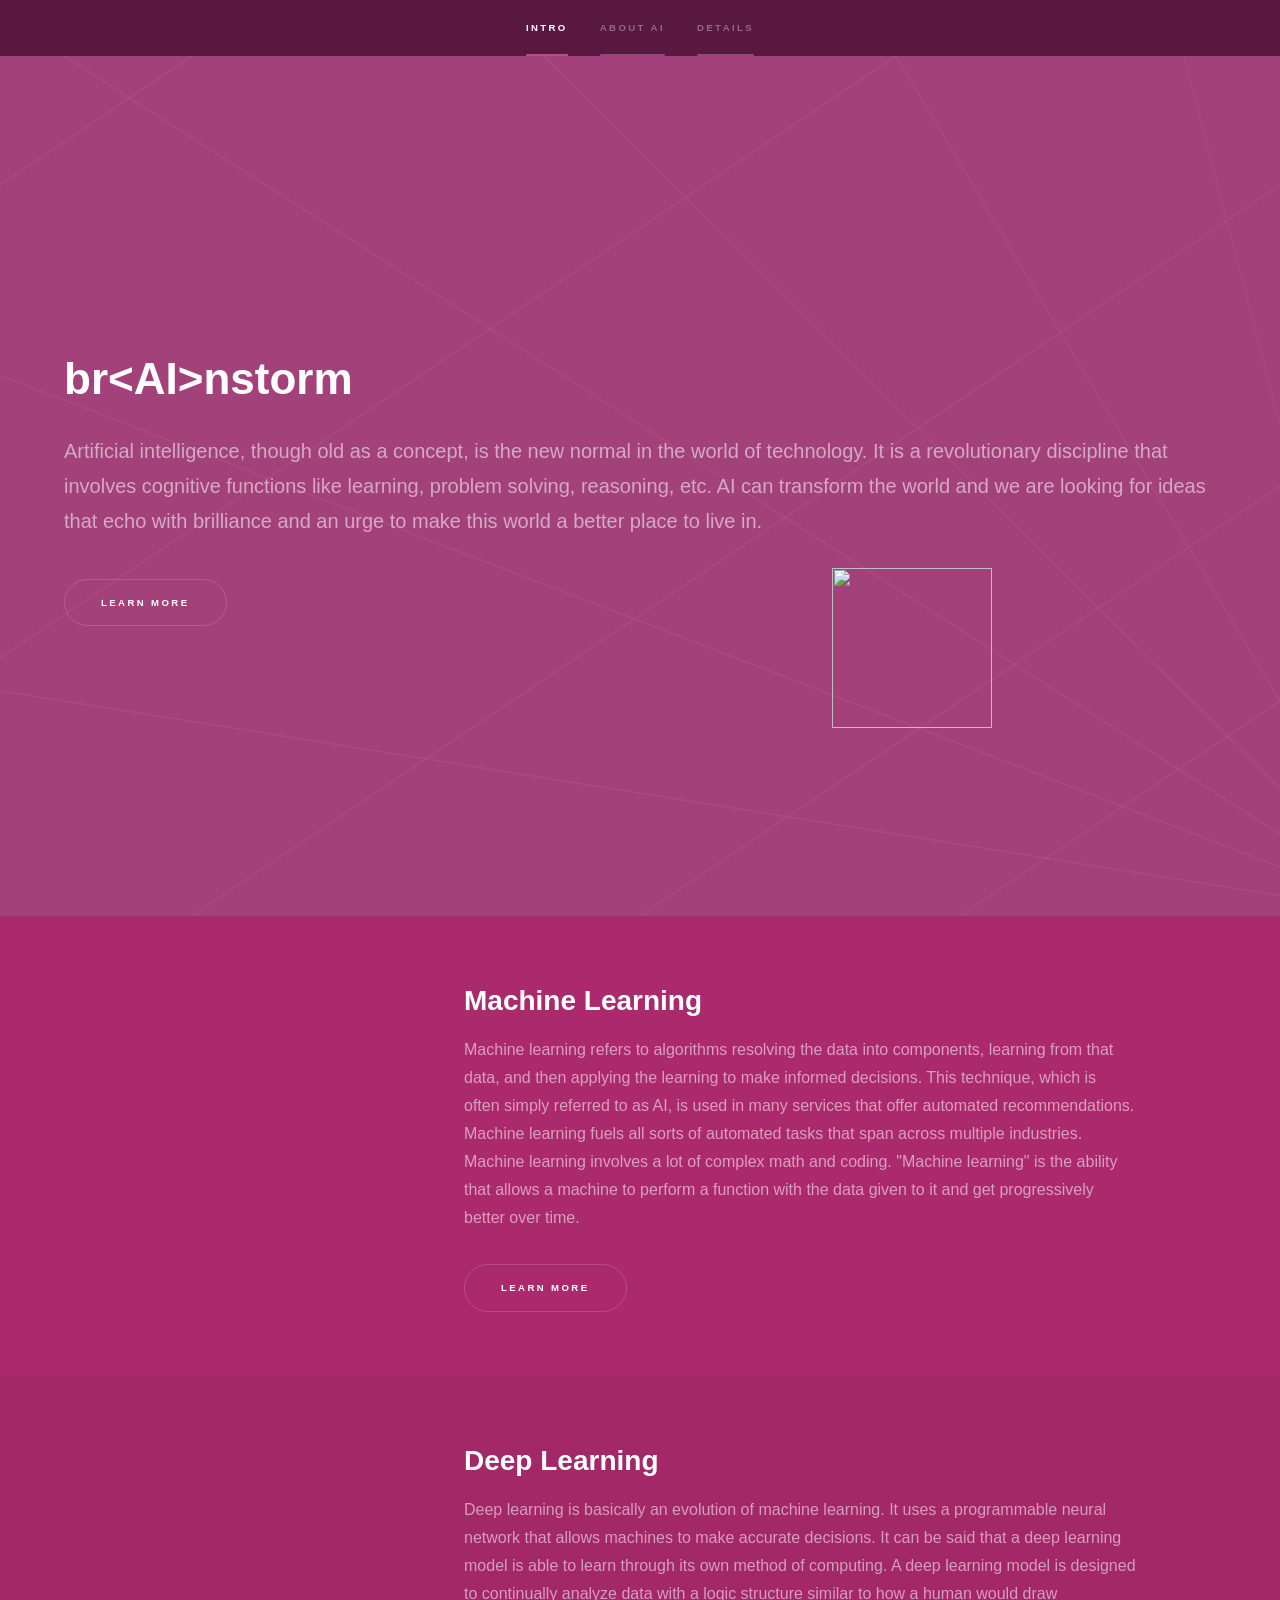
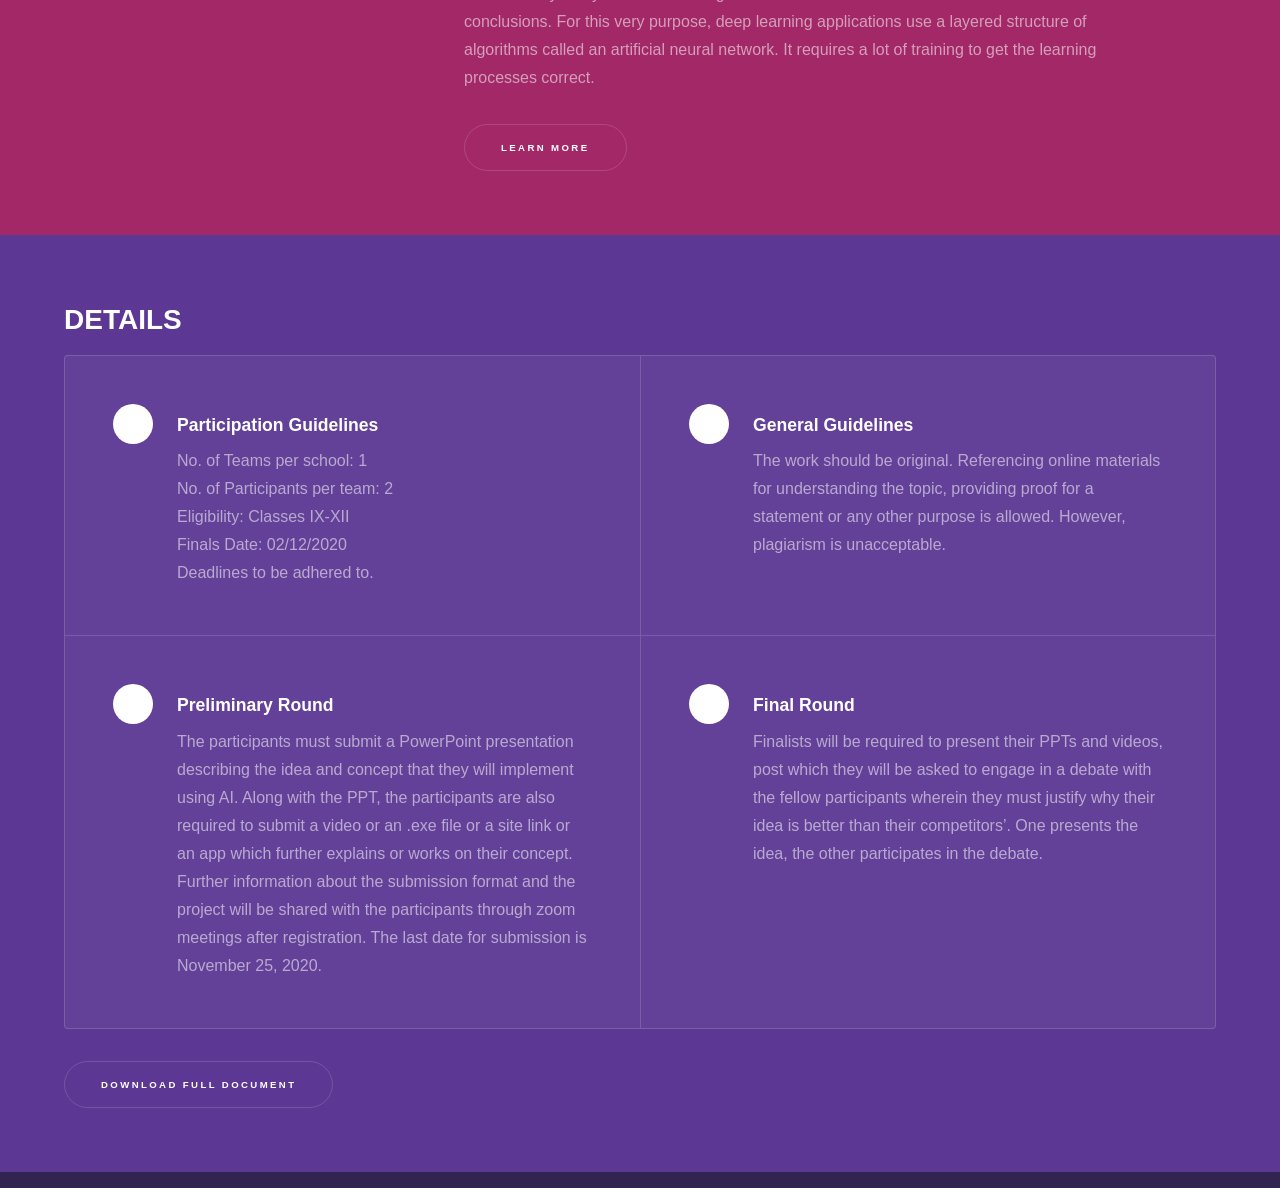
==== commit a724bc54: "Update index.html" ====
--- a/ai/index.html
+++ b/ai/index.html
@@ -99,7 +99,6 @@
 									<p>No. of Teams per school: 1 <br>
 										No. of Participants per team: 2 <br>
 										Eligibility: Classes IX-XII <br>
-										Prelims Date :  25/11/2020 <br>
 										Finals Date: 02/12/2020 <br>
 										Deadlines to be adhered to.
 									</p>
@@ -138,7 +137,7 @@
 								</section> -->
 							</div>
 							<ul class="actions">
-								<li><a href="https://cdn.discordapp.com/attachments/764341524384448512/768140552721137685/brAInstorming.pdf" class="button">Download Full Document</a></li>
+								<li><a href="https://cdn.discordapp.com/attachments/767253950264639499/773228876121767936/brAInstorming_1.pdf" class="button">Download Full Document</a></li>
 							</ul>
 						</div>
 					</section>
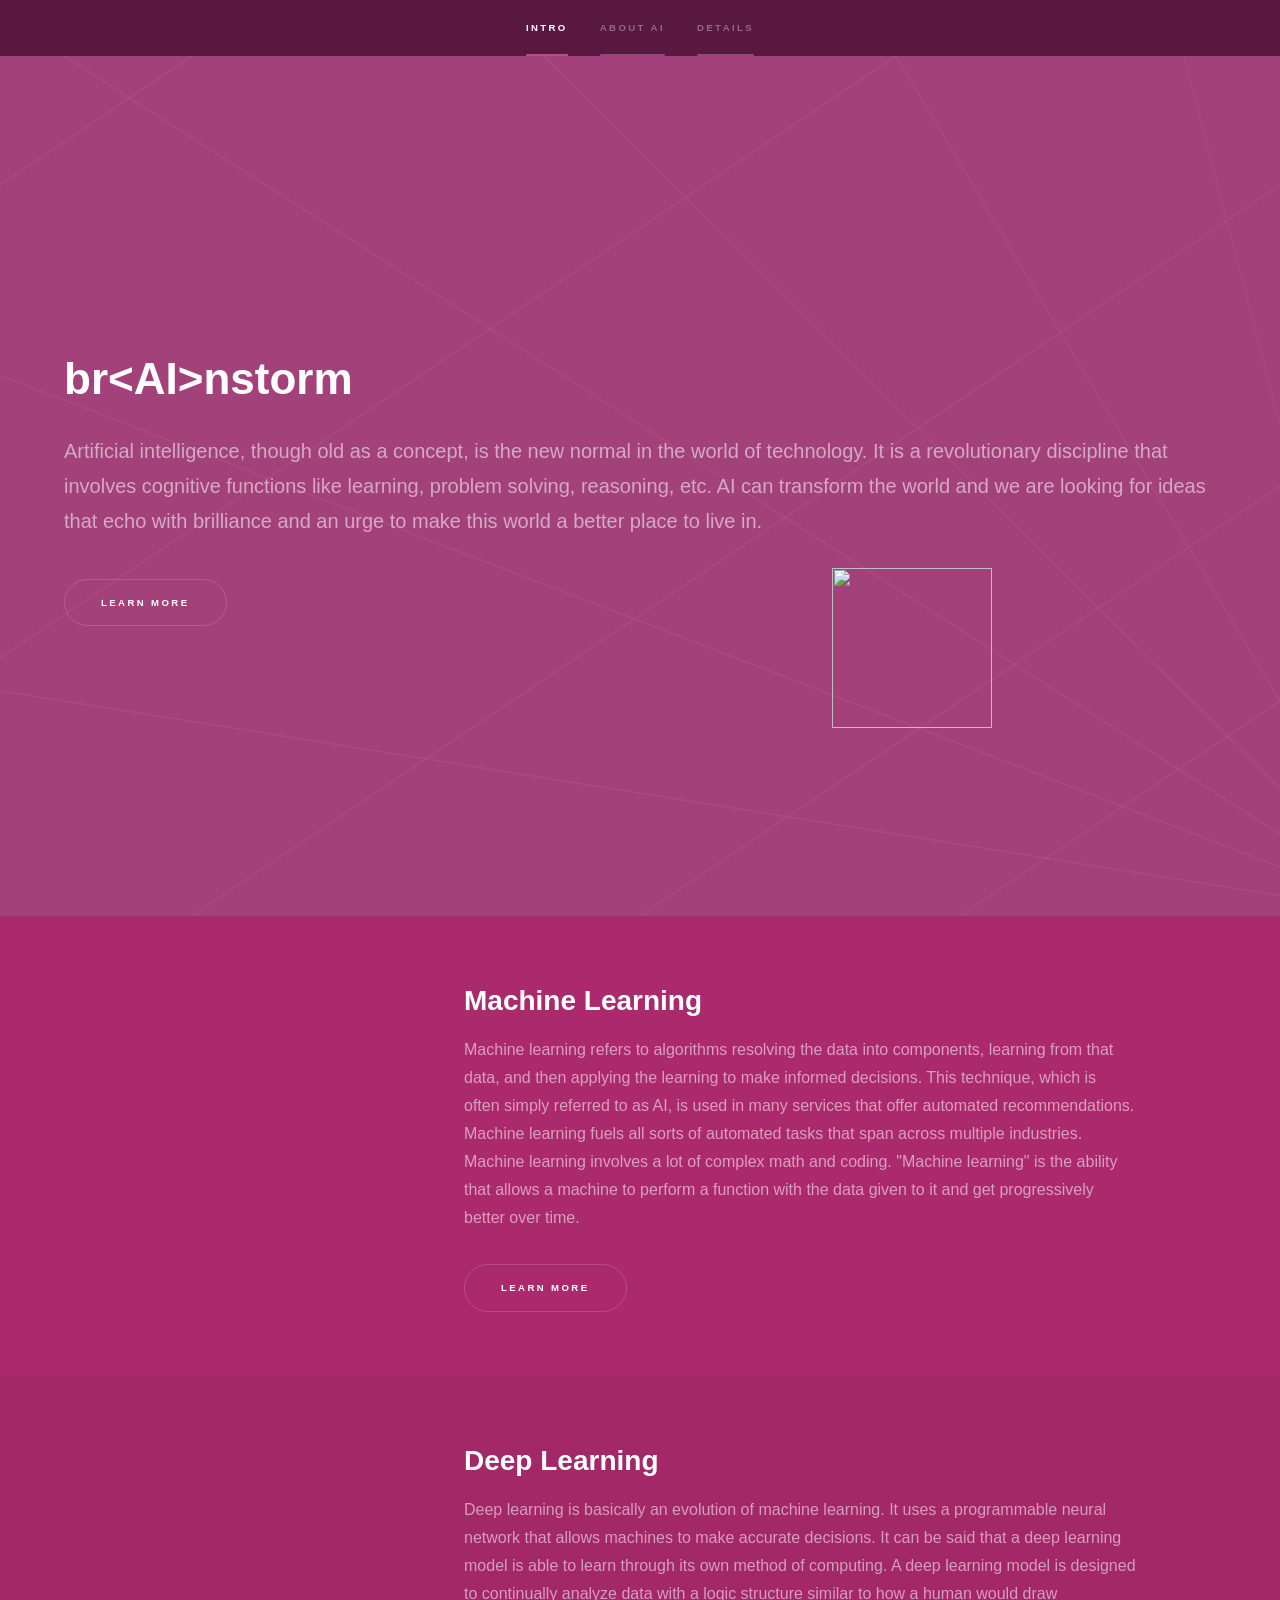
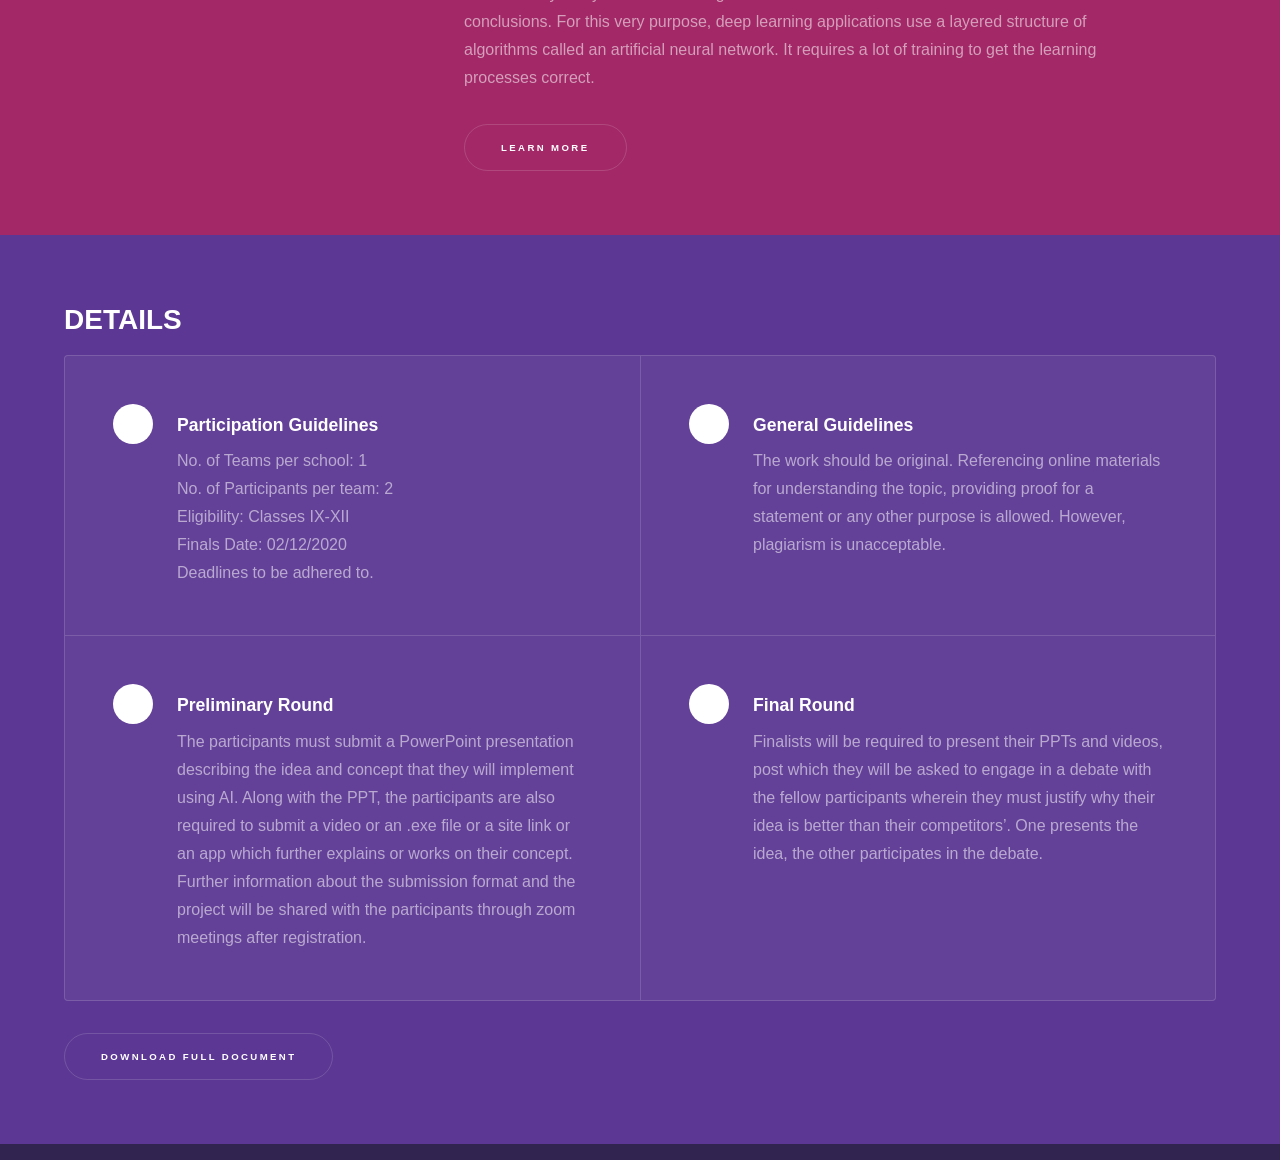
==== commit 832a1558: "Update index.html" ====
--- a/ai/index.html
+++ b/ai/index.html
@@ -114,7 +114,7 @@
 								<section>
 									<span class="icon solid major fa-cog"></span>
 									<h3>Preliminary Round</h3>
-									<p>The participants must submit a PowerPoint presentation describing the idea and concept that they will implement using AI. Along with the PPT, the participants are also required to submit a video or an .exe file or a site link or an app which further explains or works on their concept. Further information about the submission format and the project will be shared with the participants through zoom meetings after registration. The last date for submission is November 25, 2020.</p>
+									<p>The participants must submit a PowerPoint presentation describing the idea and concept that they will implement using AI. Along with the PPT, the participants are also required to submit a video or an .exe file or a site link or an app which further explains or works on their concept. Further information about the submission format and the project will be shared with the participants through zoom meetings after registration.</p>
 								</section>
 								<section>
 									<span class="icon solid major fa-desktop"></span>
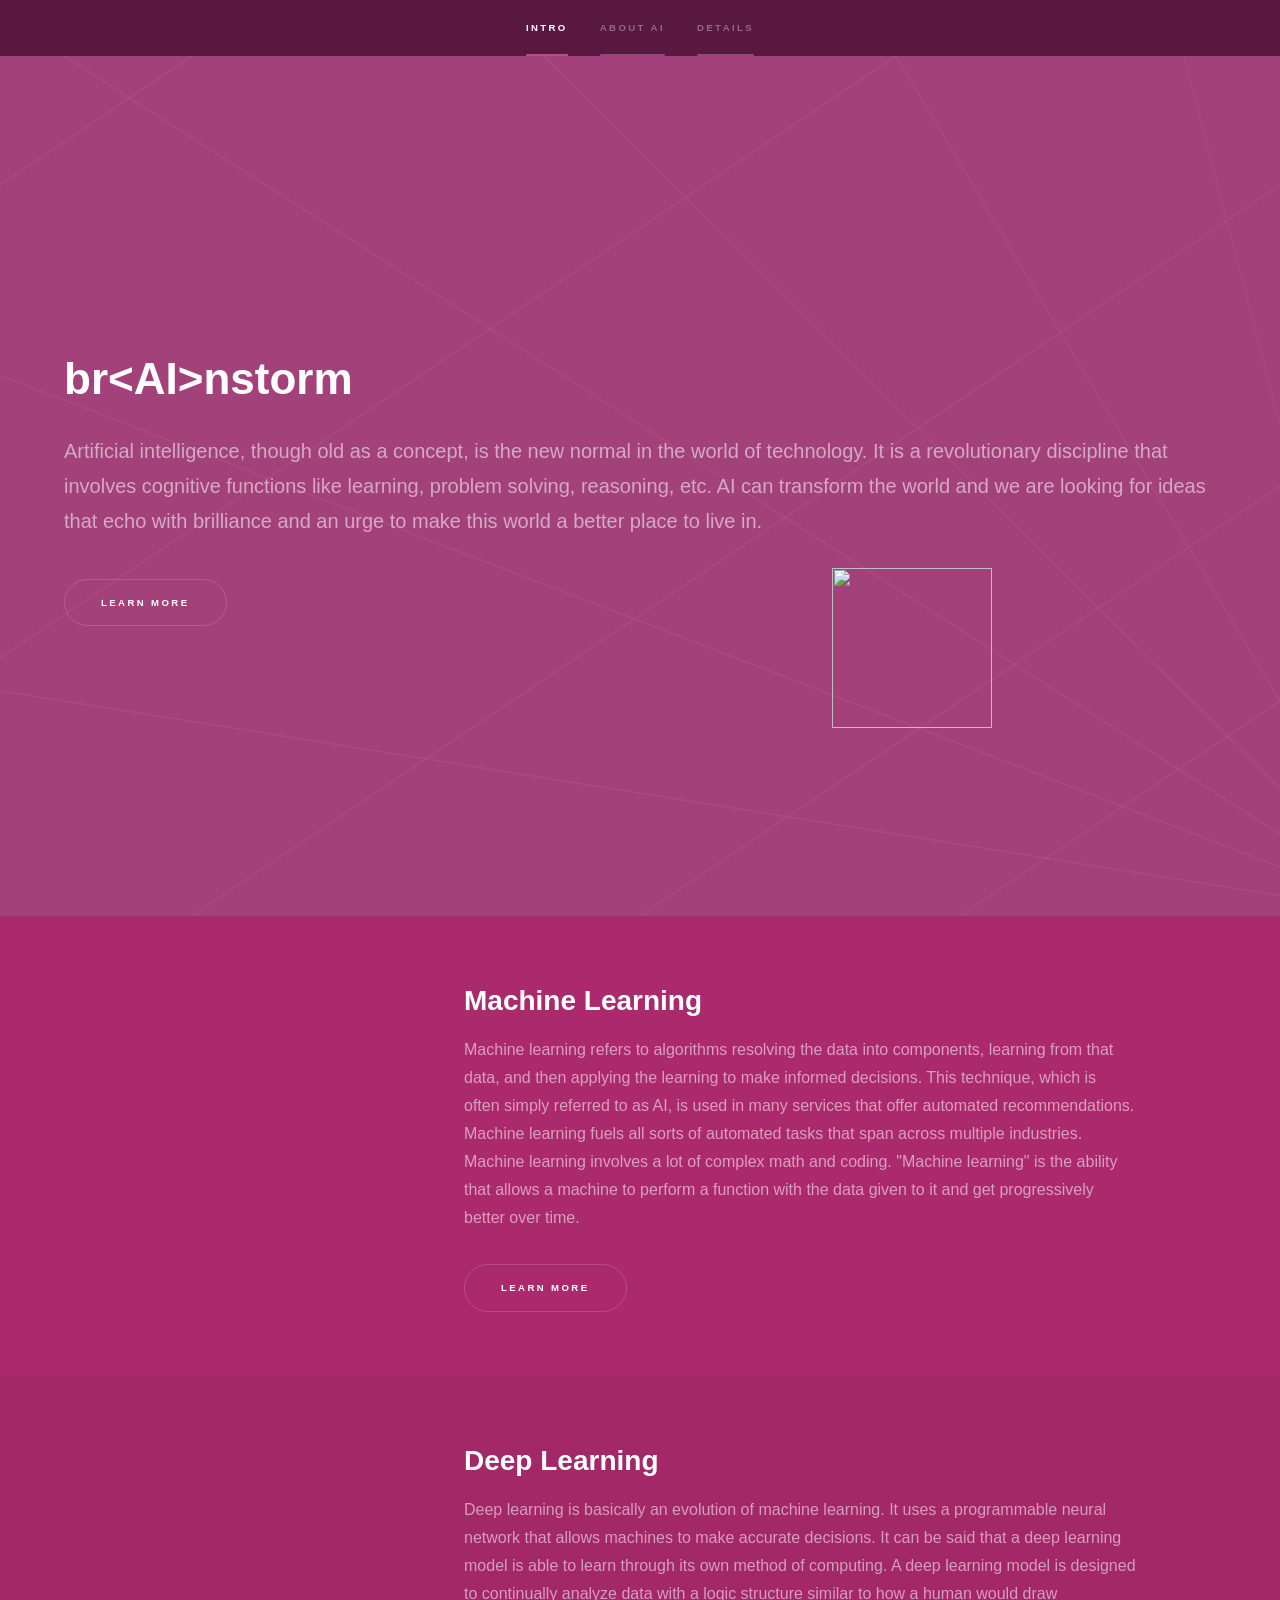
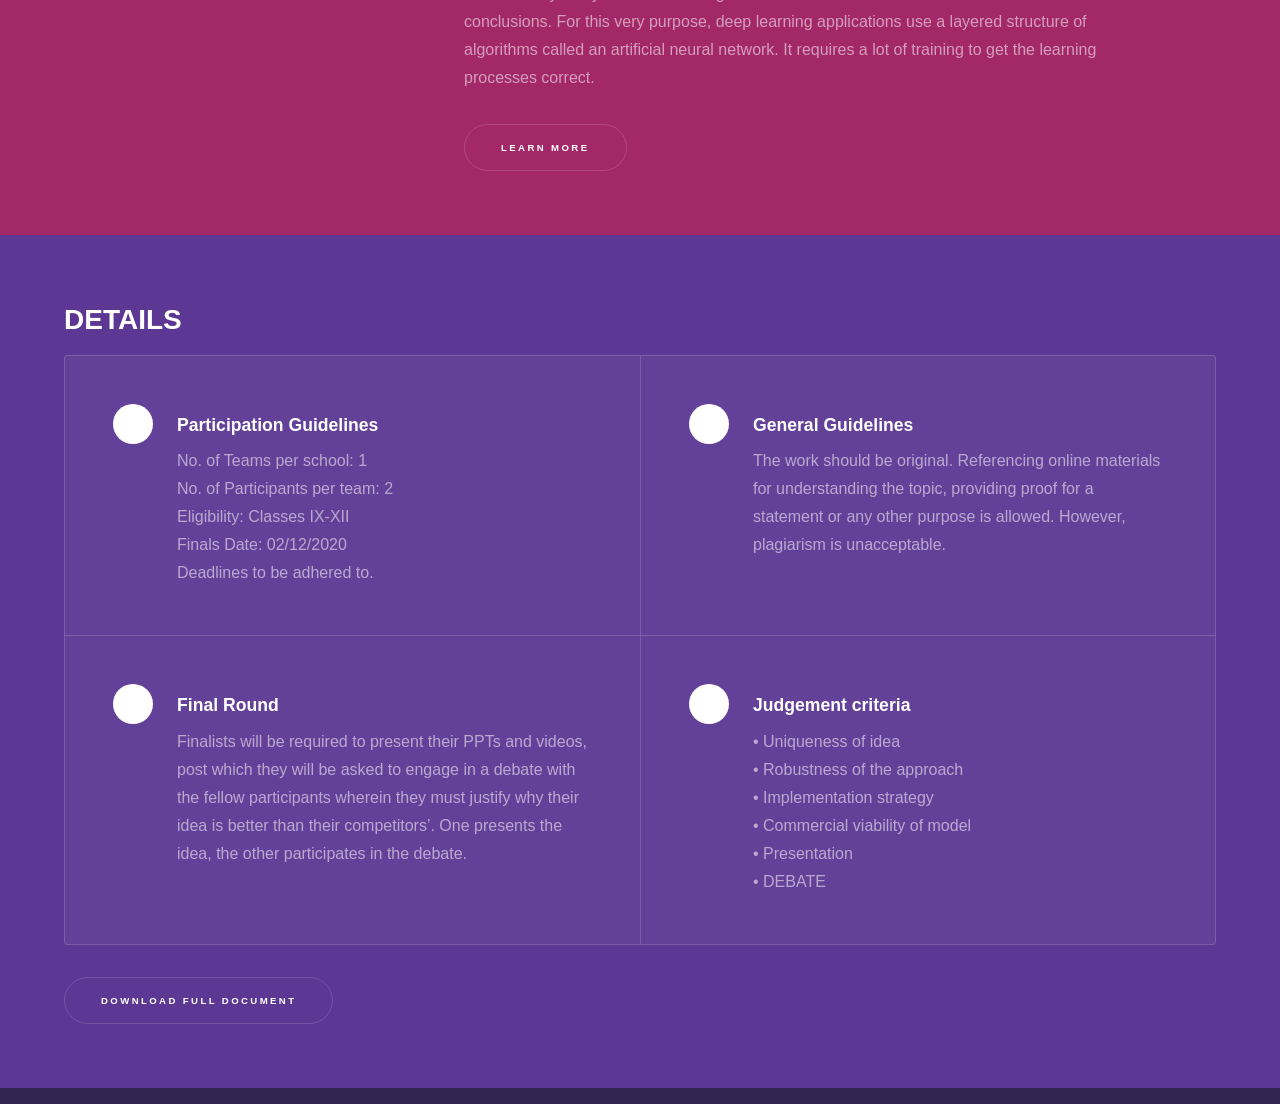
==== commit f3ff43a3: "Update index.html" ====
--- a/ai/index.html
+++ b/ai/index.html
@@ -112,11 +112,6 @@
 										unacceptable.</p>
 								</section>
 								<section>
-									<span class="icon solid major fa-cog"></span>
-									<h3>Preliminary Round</h3>
-									<p>The participants must submit a PowerPoint presentation describing the idea and concept that they will implement using AI. Along with the PPT, the participants are also required to submit a video or an .exe file or a site link or an app which further explains or works on their concept. Further information about the submission format and the project will be shared with the participants through zoom meetings after registration.</p>
-								</section>
-								<section>
 									<span class="icon solid major fa-desktop"></span>
 									<h3>Final Round</h3>
 									<p>Finalists will be required to present
@@ -124,6 +119,18 @@
 										engage in a debate with the fellow participants wherein they must justify why
 										their idea is better than their competitors’.
 										One presents the idea, the other participates in the debate.</p>
+									
+								</section>
+								<section>
+									<span class="icon solid major fa-desktop"></span>
+									<h3>Judgement criteria</h3>
+									<p>• Uniqueness of idea<br>
+                                                                           • Robustness of the approach<br>
+                                                                           • Implementation strategy<br>
+									   • Commercial viability of model<br>
+                                                                           • Presentation<br>
+                                                                           • DEBATE<br>
+                                                                           </p>
 								</section>
 								<!-- <section>
 									<span class="icon solid major fa-link"></span>
@@ -137,7 +144,7 @@
 								</section> -->
 							</div>
 							<ul class="actions">
-								<li><a href="https://cdn.discordapp.com/attachments/767253950264639499/773228876121767936/brAInstorming_1.pdf" class="button">Download Full Document</a></li>
+								<li><a href="https://cdn.discordapp.com/attachments/767977176515215361/781503387706327040/Virus_2020_Final_invite.pdf" class="button">Download Full Document</a></li>
 							</ul>
 						</div>
 					</section>
